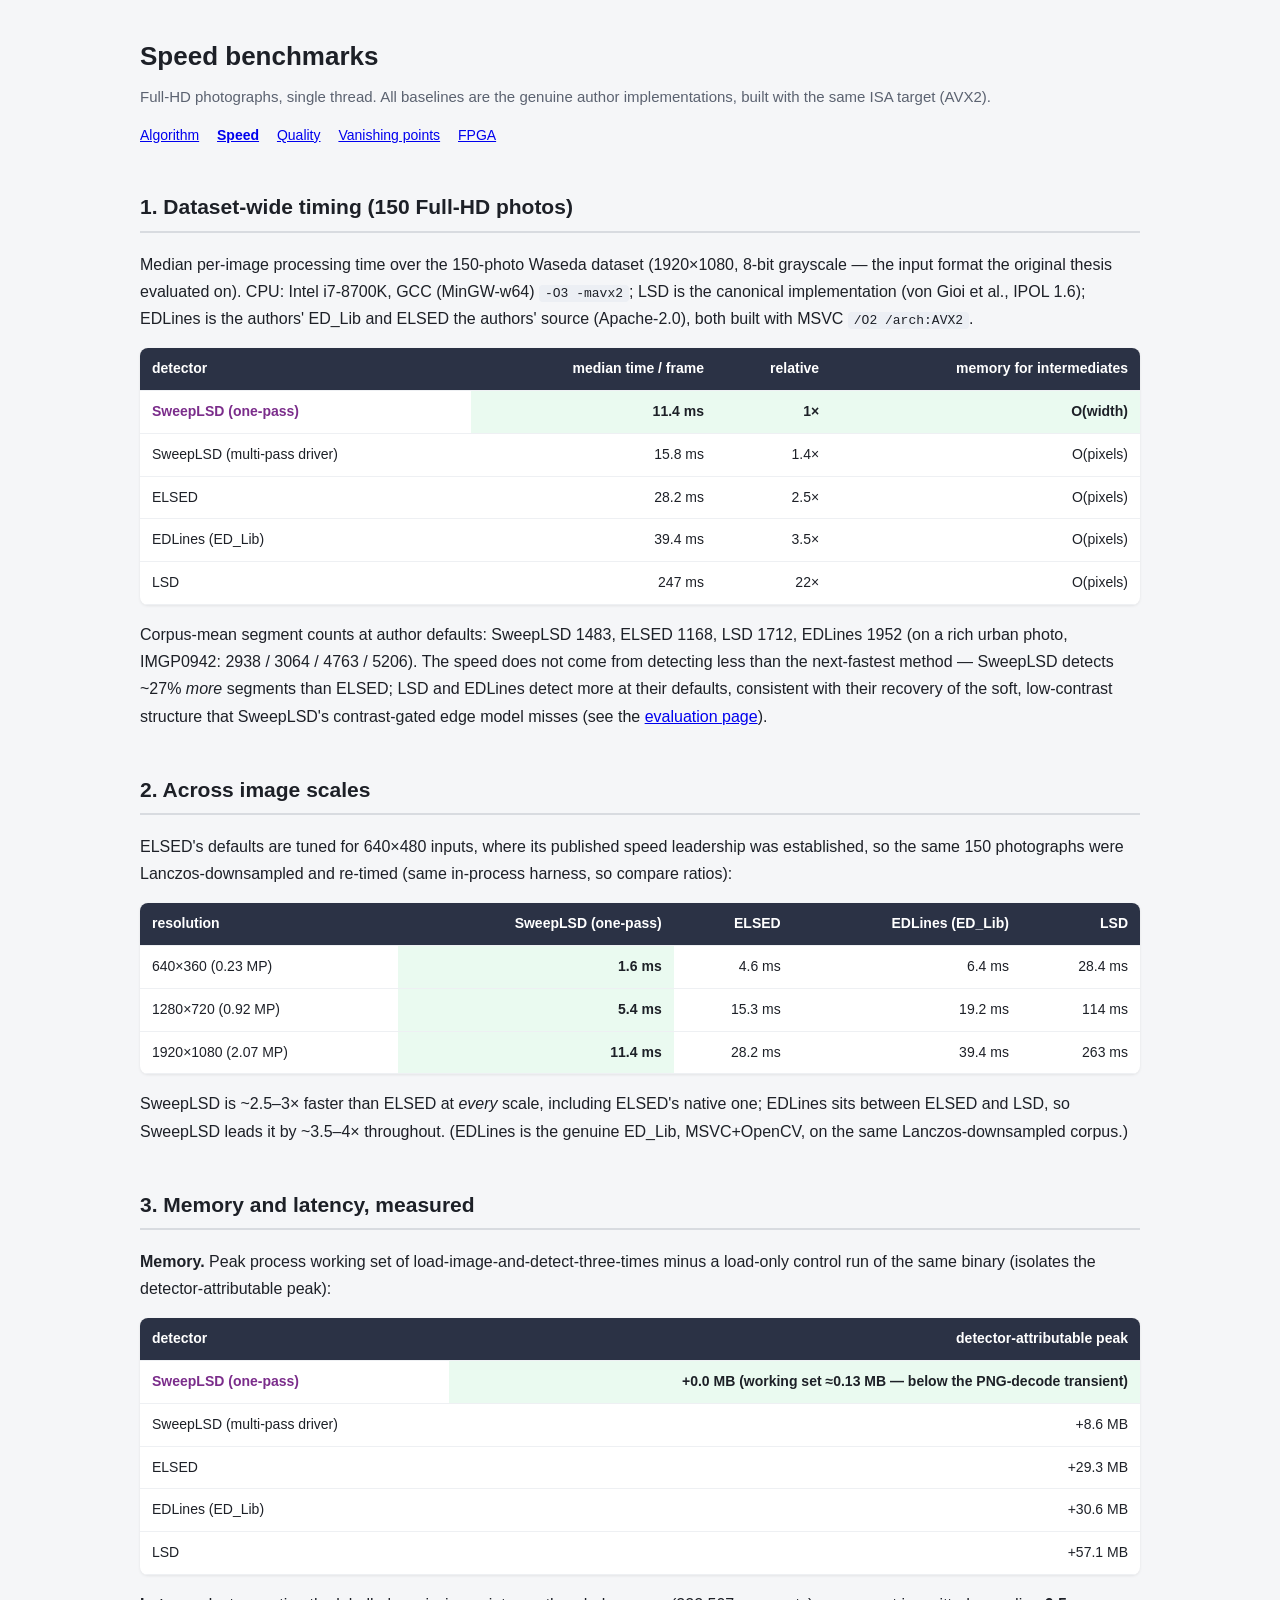
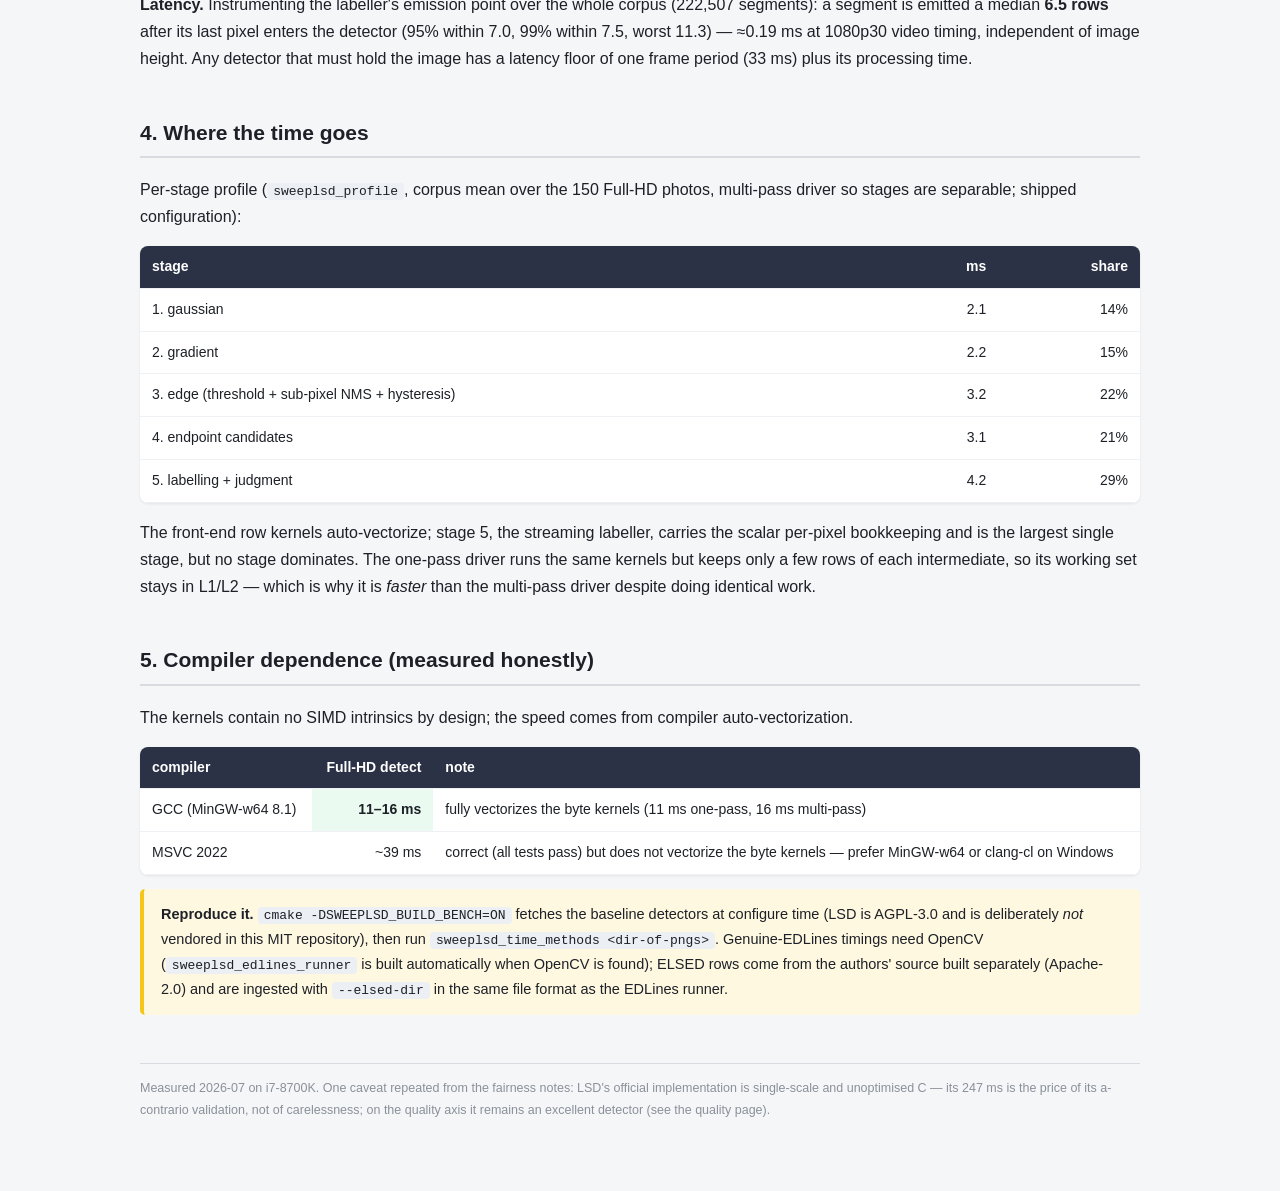
==== docs/benchmarks.html @ d710ac4d "docs: refresh Full-HD numbers and complete the baseline set Published README/docs numbers had lagged" ====
<!doctype html>
<html lang="en">
<head>
<meta charset="utf-8">
<meta name="viewport" content="width=device-width, initial-scale=1">
<title>SweepLSD — speed benchmarks</title>
<link rel="stylesheet" href="style.css">
</head>
<body><div class="wrap">

<h1>Speed benchmarks</h1>
<p class="sub">Full-HD photographs, single thread. All baselines are the genuine author
implementations, built with the same ISA target (AVX2).</p>
<nav><a href="index.html">Algorithm</a> <a href="benchmarks.html"><b>Speed</b></a>
<a href="evaluation.html">Quality</a> <a href="vp_evaluation.html">Vanishing points</a>
<a href="fpga.html">FPGA</a></nav>

<h2>1. Dataset-wide timing (150 Full-HD photos)</h2>
<p>Median per-image processing time over the 150-photo Waseda dataset (1920×1080, 8-bit
grayscale — the input format the original thesis evaluated on). CPU: Intel i7-8700K,
GCC (MinGW-w64) <code>-O3 -mavx2</code>; LSD is the canonical implementation
(von Gioi et al., IPOL 1.6); EDLines is the authors' ED_Lib and ELSED the authors'
source (Apache-2.0), both built with MSVC <code>/O2 /arch:AVX2</code>.</p>
<table><thead><tr><th>detector</th><th>median time / frame</th><th>relative</th><th>memory for intermediates</th></tr></thead><tbody>
<tr><td class="sweep">SweepLSD (one-pass)</td><td class="best">11.4 ms</td><td class="best">1×</td><td class="best">O(width)</td></tr>
<tr><td>SweepLSD (multi-pass driver)</td><td>15.8 ms</td><td>1.4×</td><td>O(pixels)</td></tr>
<tr><td>ELSED</td><td>28.2 ms</td><td>2.5×</td><td>O(pixels)</td></tr>
<tr><td>EDLines (ED_Lib)</td><td>39.4 ms</td><td>3.5×</td><td>O(pixels)</td></tr>
<tr><td>LSD</td><td>247 ms</td><td>22×</td><td>O(pixels)</td></tr>
</tbody></table>
<p>Corpus-mean segment counts at author defaults: SweepLSD 1483, ELSED 1168, LSD 1712,
EDLines 1952 (on a rich urban photo, IMGP0942: 2938 / 3064 / 4763 / 5206). The speed does
not come from detecting less than the next-fastest method — SweepLSD detects ~27%
<i>more</i> segments than ELSED; LSD and EDLines detect more at their defaults, consistent
with their recovery of the soft, low-contrast structure that SweepLSD's contrast-gated
edge model misses (see the <a href="evaluation.html">evaluation page</a>).</p>

<h2>2. Across image scales</h2>
<p>ELSED's defaults are tuned for 640×480 inputs, where its published speed leadership was
established, so the same 150 photographs were Lanczos-downsampled and re-timed
(same in-process harness, so compare ratios):</p>
<table><thead><tr><th>resolution</th><th>SweepLSD (one-pass)</th><th>ELSED</th><th>EDLines (ED_Lib)</th><th>LSD</th></tr></thead><tbody>
<tr><td>640×360 (0.23 MP)</td><td class="best">1.6 ms</td><td>4.6 ms</td><td>6.4 ms</td><td>28.4 ms</td></tr>
<tr><td>1280×720 (0.92 MP)</td><td class="best">5.4 ms</td><td>15.3 ms</td><td>19.2 ms</td><td>114 ms</td></tr>
<tr><td>1920×1080 (2.07 MP)</td><td class="best">11.4 ms</td><td>28.2 ms</td><td>39.4 ms</td><td>263 ms</td></tr>
</tbody></table>
<p>SweepLSD is ~2.5–3× faster than ELSED at <i>every</i> scale, including ELSED's native one; EDLines sits between ELSED and LSD, so SweepLSD leads it by ~3.5–4× throughout. (EDLines is the genuine ED_Lib, MSVC+OpenCV, on the same Lanczos-downsampled corpus.)</p>

<h2>3. Memory and latency, measured</h2>
<p><b>Memory.</b> Peak process working set of load-image-and-detect-three-times minus a
load-only control run of the same binary (isolates the detector-attributable peak):</p>
<table><thead><tr><th>detector</th><th>detector-attributable peak</th></tr></thead><tbody>
<tr><td class="sweep">SweepLSD (one-pass)</td><td class="best">+0.0 MB (working set ≈0.13 MB — below the PNG-decode transient)</td></tr>
<tr><td>SweepLSD (multi-pass driver)</td><td>+8.6 MB</td></tr>
<tr><td>ELSED</td><td>+29.3 MB</td></tr>
<tr><td>EDLines (ED_Lib)</td><td>+30.6 MB</td></tr>
<tr><td>LSD</td><td>+57.1 MB</td></tr>
</tbody></table>
<p><b>Latency.</b> Instrumenting the labeller's emission point over the whole corpus
(222,507 segments): a segment is emitted a median <b>6.5 rows</b> after its last pixel
enters the detector (95% within 7.0, 99% within 7.5, worst 11.3) — ≈0.19 ms at 1080p30
video timing, independent of image height. Any detector that must hold the image has a
latency floor of one frame period (33 ms) plus its processing time.</p>

<h2>4. Where the time goes</h2>
<p>Per-stage profile (<code>sweeplsd_profile</code>, corpus mean over the 150 Full-HD photos,
multi-pass driver so stages are separable; shipped configuration):</p>
<table><thead><tr><th>stage</th><th>ms</th><th>share</th></tr></thead><tbody>
<tr><td>1. gaussian</td><td>2.1</td><td>14%</td></tr>
<tr><td>2. gradient</td><td>2.2</td><td>15%</td></tr>
<tr><td>3. edge (threshold + sub-pixel NMS + hysteresis)</td><td>3.2</td><td>22%</td></tr>
<tr><td>4. endpoint candidates</td><td>3.1</td><td>21%</td></tr>
<tr><td>5. labelling + judgment</td><td>4.2</td><td>29%</td></tr>
</tbody></table>
<p>The front-end row kernels auto-vectorize; stage 5, the streaming labeller, carries the
scalar per-pixel bookkeeping and is the largest single stage, but no stage dominates. The
one-pass driver runs the same kernels but keeps only a few rows of each intermediate, so its
working set stays in L1/L2 — which is why it is <i>faster</i> than the multi-pass driver
despite doing identical work.</p>

<h2>5. Compiler dependence (measured honestly)</h2>
<p>The kernels contain no SIMD intrinsics by design; the speed comes from compiler
auto-vectorization.</p>
<table><thead><tr><th>compiler</th><th>Full-HD detect</th><th style="text-align:left">note</th></tr></thead><tbody>
<tr><td>GCC (MinGW-w64 8.1)</td><td class="best">11–16 ms</td><td style="text-align:left">fully vectorizes the byte kernels (11 ms one-pass, 16 ms multi-pass)</td></tr>
<tr><td>MSVC 2022</td><td>~39 ms</td><td style="text-align:left">correct (all tests pass) but does not vectorize the byte kernels — prefer MinGW-w64 or clang-cl on Windows</td></tr>
</tbody></table>

<div class="note"><b>Reproduce it.</b> <code>cmake -DSWEEPLSD_BUILD_BENCH=ON</code> fetches the
baseline detectors at configure time (LSD is AGPL-3.0 and is deliberately <i>not</i> vendored
in this MIT repository), then run <code>sweeplsd_time_methods &lt;dir-of-pngs&gt;</code>.
Genuine-EDLines timings need OpenCV (<code>sweeplsd_edlines_runner</code> is built
automatically when OpenCV is found); ELSED rows come from the authors' source built
separately (Apache-2.0) and are ingested with <code>--elsed-dir</code> in the same file
format as the EDLines runner.</div>

<footer>Measured 2026-07 on i7-8700K. One caveat repeated from the fairness notes: LSD's
official implementation is single-scale and unoptimised C — its 247 ms is the price of its
a-contrario validation, not of carelessness; on the quality axis it remains an excellent
detector (see the quality page).</footer>
</div></body></html>
---- docs/style.css ----
body{font-family:'Segoe UI',Helvetica,Arial,sans-serif;margin:0;background:#f5f6f8;color:#1d2027;line-height:1.7}
.wrap{max-width:1000px;margin:0 auto;padding:34px 24px 72px}
h1{font-size:26px;margin:0 0 6px}
.sub{color:#5b6270;font-size:15px;margin:0 0 10px}
h2{margin-top:42px;border-bottom:2px solid #d8dbe0;padding-bottom:6px;font-size:21px}
h3{margin-top:28px;font-size:17px;color:#2b3245}
nav{font-size:14px;margin:14px 0 4px}
nav a{margin-right:14px}
table{border-collapse:collapse;width:100%;background:#fff;box-shadow:0 1px 3px rgba(0,0,0,.08);border-radius:8px;overflow:hidden;margin-top:12px;font-size:14px}
th,td{padding:9px 12px;text-align:right;border-bottom:1px solid #eef0f3}
th:first-child,td:first-child{text-align:left}
thead th{background:#2b3245;color:#fff;font-weight:600}
tbody tr:hover{background:#f0f6fc}
.sweep{color:#7b2d8b;font-weight:700}
.best{background:#eafaf0;font-weight:700}
.ceil{color:#888;font-style:italic}
.note{background:#fff8e1;border-left:4px solid #f5c518;padding:13px 17px;border-radius:5px;font-size:14.5px;margin-top:14px}
.key{background:#eef6ff;border-left:4px solid #1769aa;padding:13px 17px;border-radius:5px;font-size:14.5px;margin-top:14px}
.warn{background:#fdecea;border-left:4px solid #d9534f;padding:13px 17px;border-radius:5px;font-size:14.5px;margin-top:14px}
code{background:#eceff4;padding:1px 6px;border-radius:4px;font-size:13px}
.gallery{display:grid;grid-template-columns:repeat(auto-fit,minmax(230px,1fr));gap:12px;margin-top:14px}
.gallery figure{margin:0}
.gallery img{width:100%;border-radius:6px;border:1px solid #dde1e7;display:block}
.gallery figcaption{font-size:12.5px;color:#5b6270;margin-top:4px;text-align:center}
img.wide{width:100%;border-radius:8px;border:1px solid #dde1e7;margin-top:12px}
footer{margin-top:48px;font-size:12.5px;color:#8a909a;border-top:1px solid #d8dbe0;padding-top:14px}
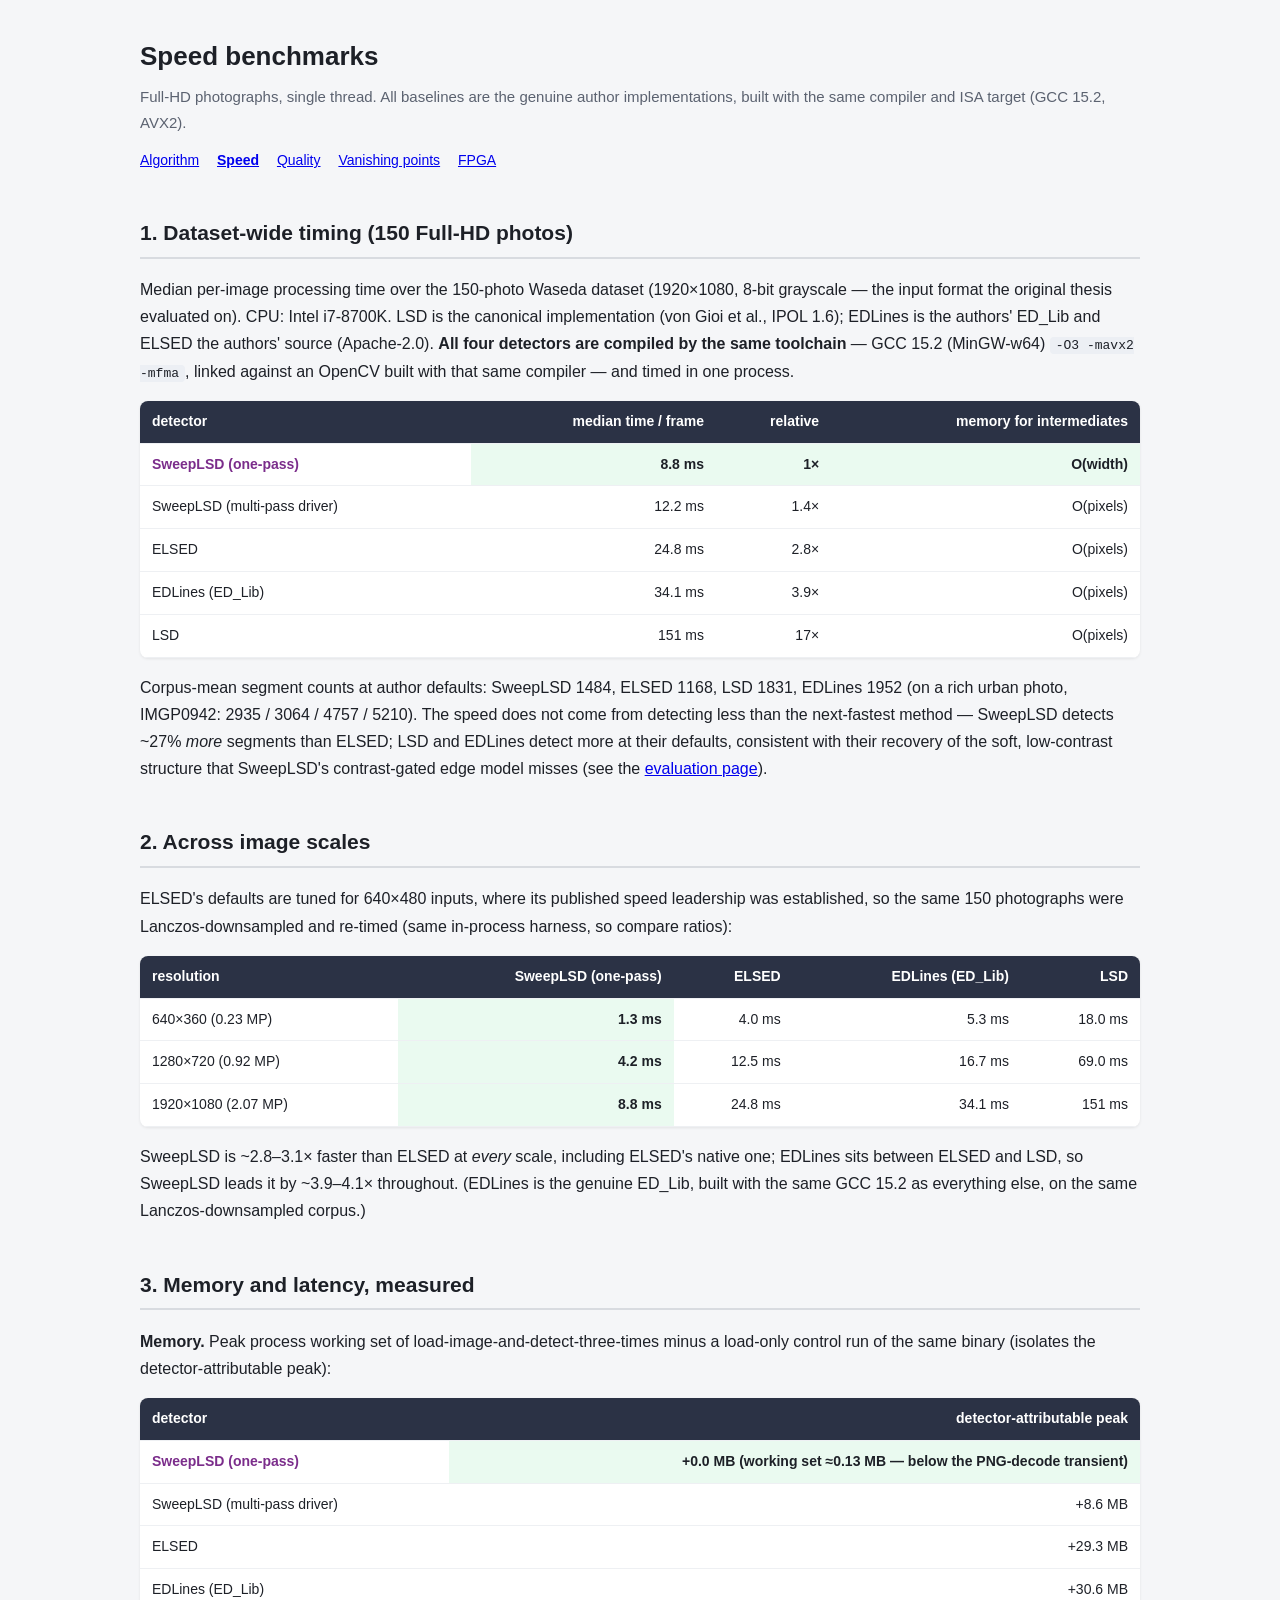
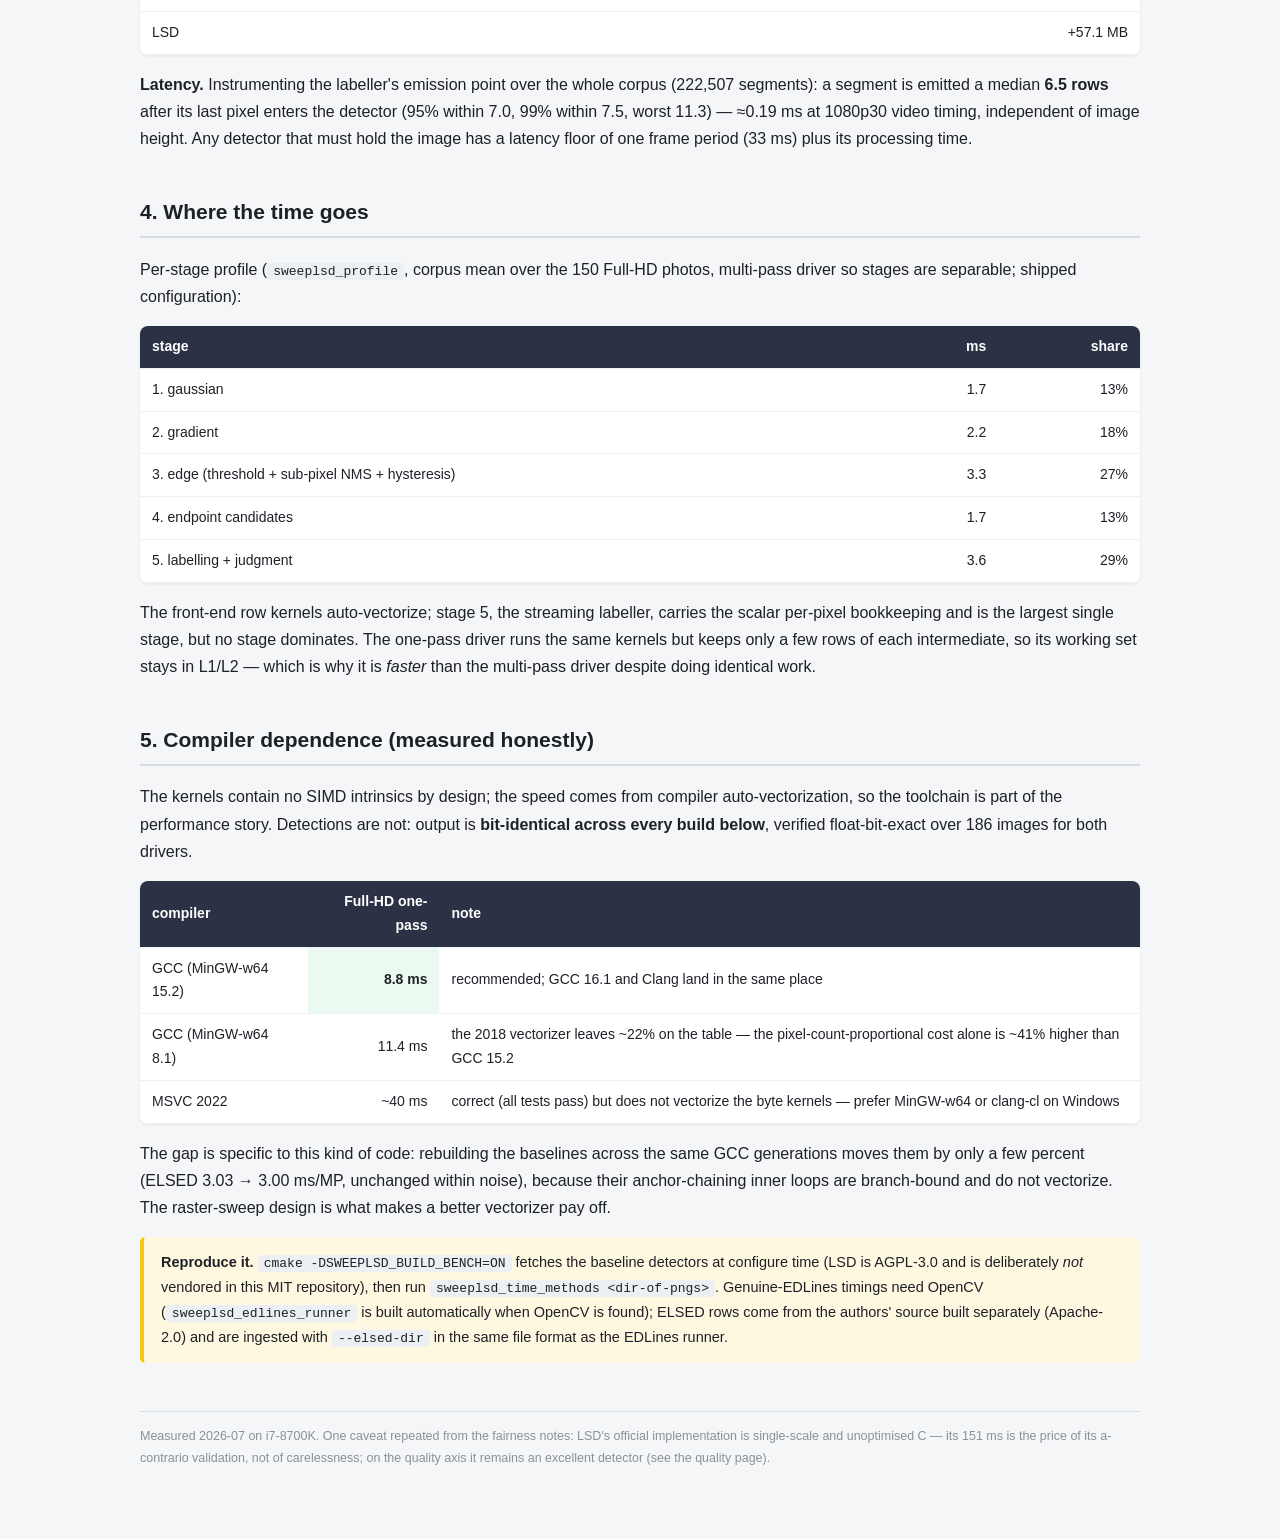
==== commit 68ec06d8: "docs: re-measure the speed benchmarks with one toolchain for all detectors Two measurement-side defe" ====
--- a/docs/benchmarks.html
+++ b/docs/benchmarks.html
@@ -10,26 +10,27 @@
 
 <h1>Speed benchmarks</h1>
 <p class="sub">Full-HD photographs, single thread. All baselines are the genuine author
-implementations, built with the same ISA target (AVX2).</p>
+implementations, built with the same compiler and ISA target (GCC 15.2, AVX2).</p>
 <nav><a href="index.html">Algorithm</a> <a href="benchmarks.html"><b>Speed</b></a>
 <a href="evaluation.html">Quality</a> <a href="vp_evaluation.html">Vanishing points</a>
 <a href="fpga.html">FPGA</a></nav>
 
 <h2>1. Dataset-wide timing (150 Full-HD photos)</h2>
 <p>Median per-image processing time over the 150-photo Waseda dataset (1920×1080, 8-bit
-grayscale — the input format the original thesis evaluated on). CPU: Intel i7-8700K,
-GCC (MinGW-w64) <code>-O3 -mavx2</code>; LSD is the canonical implementation
-(von Gioi et al., IPOL 1.6); EDLines is the authors' ED_Lib and ELSED the authors'
-source (Apache-2.0), both built with MSVC <code>/O2 /arch:AVX2</code>.</p>
+grayscale — the input format the original thesis evaluated on). CPU: Intel i7-8700K.
+LSD is the canonical implementation (von Gioi et al., IPOL 1.6); EDLines is the
+authors' ED_Lib and ELSED the authors' source (Apache-2.0). <b>All four detectors are
+compiled by the same toolchain</b> — GCC 15.2 (MinGW-w64) <code>-O3 -mavx2 -mfma</code>,
+linked against an OpenCV built with that same compiler — and timed in one process.</p>
 <table><thead><tr><th>detector</th><th>median time / frame</th><th>relative</th><th>memory for intermediates</th></tr></thead><tbody>
-<tr><td class="sweep">SweepLSD (one-pass)</td><td class="best">11.4 ms</td><td class="best">1×</td><td class="best">O(width)</td></tr>
-<tr><td>SweepLSD (multi-pass driver)</td><td>15.8 ms</td><td>1.4×</td><td>O(pixels)</td></tr>
-<tr><td>ELSED</td><td>28.2 ms</td><td>2.5×</td><td>O(pixels)</td></tr>
-<tr><td>EDLines (ED_Lib)</td><td>39.4 ms</td><td>3.5×</td><td>O(pixels)</td></tr>
-<tr><td>LSD</td><td>247 ms</td><td>22×</td><td>O(pixels)</td></tr>
+<tr><td class="sweep">SweepLSD (one-pass)</td><td class="best">8.8 ms</td><td class="best">1×</td><td class="best">O(width)</td></tr>
+<tr><td>SweepLSD (multi-pass driver)</td><td>12.2 ms</td><td>1.4×</td><td>O(pixels)</td></tr>
+<tr><td>ELSED</td><td>24.8 ms</td><td>2.8×</td><td>O(pixels)</td></tr>
+<tr><td>EDLines (ED_Lib)</td><td>34.1 ms</td><td>3.9×</td><td>O(pixels)</td></tr>
+<tr><td>LSD</td><td>151 ms</td><td>17×</td><td>O(pixels)</td></tr>
 </tbody></table>
-<p>Corpus-mean segment counts at author defaults: SweepLSD 1483, ELSED 1168, LSD 1712,
-EDLines 1952 (on a rich urban photo, IMGP0942: 2938 / 3064 / 4763 / 5206). The speed does
+<p>Corpus-mean segment counts at author defaults: SweepLSD 1484, ELSED 1168, LSD 1831,
+EDLines 1952 (on a rich urban photo, IMGP0942: 2935 / 3064 / 4757 / 5210). The speed does
 not come from detecting less than the next-fastest method — SweepLSD detects ~27%
 <i>more</i> segments than ELSED; LSD and EDLines detect more at their defaults, consistent
 with their recovery of the soft, low-contrast structure that SweepLSD's contrast-gated
@@ -40,11 +41,11 @@
 established, so the same 150 photographs were Lanczos-downsampled and re-timed
 (same in-process harness, so compare ratios):</p>
 <table><thead><tr><th>resolution</th><th>SweepLSD (one-pass)</th><th>ELSED</th><th>EDLines (ED_Lib)</th><th>LSD</th></tr></thead><tbody>
-<tr><td>640×360 (0.23 MP)</td><td class="best">1.6 ms</td><td>4.6 ms</td><td>6.4 ms</td><td>28.4 ms</td></tr>
-<tr><td>1280×720 (0.92 MP)</td><td class="best">5.4 ms</td><td>15.3 ms</td><td>19.2 ms</td><td>114 ms</td></tr>
-<tr><td>1920×1080 (2.07 MP)</td><td class="best">11.4 ms</td><td>28.2 ms</td><td>39.4 ms</td><td>263 ms</td></tr>
+<tr><td>640×360 (0.23 MP)</td><td class="best">1.3 ms</td><td>4.0 ms</td><td>5.3 ms</td><td>18.0 ms</td></tr>
+<tr><td>1280×720 (0.92 MP)</td><td class="best">4.2 ms</td><td>12.5 ms</td><td>16.7 ms</td><td>69.0 ms</td></tr>
+<tr><td>1920×1080 (2.07 MP)</td><td class="best">8.8 ms</td><td>24.8 ms</td><td>34.1 ms</td><td>151 ms</td></tr>
 </tbody></table>
-<p>SweepLSD is ~2.5–3× faster than ELSED at <i>every</i> scale, including ELSED's native one; EDLines sits between ELSED and LSD, so SweepLSD leads it by ~3.5–4× throughout. (EDLines is the genuine ED_Lib, MSVC+OpenCV, on the same Lanczos-downsampled corpus.)</p>
+<p>SweepLSD is ~2.8–3.1× faster than ELSED at <i>every</i> scale, including ELSED's native one; EDLines sits between ELSED and LSD, so SweepLSD leads it by ~3.9–4.1× throughout. (EDLines is the genuine ED_Lib, built with the same GCC 15.2 as everything else, on the same Lanczos-downsampled corpus.)</p>
 
 <h2>3. Memory and latency, measured</h2>
 <p><b>Memory.</b> Peak process working set of load-image-and-detect-three-times minus a
@@ -66,11 +67,11 @@
 <p>Per-stage profile (<code>sweeplsd_profile</code>, corpus mean over the 150 Full-HD photos,
 multi-pass driver so stages are separable; shipped configuration):</p>
 <table><thead><tr><th>stage</th><th>ms</th><th>share</th></tr></thead><tbody>
-<tr><td>1. gaussian</td><td>2.1</td><td>14%</td></tr>
-<tr><td>2. gradient</td><td>2.2</td><td>15%</td></tr>
-<tr><td>3. edge (threshold + sub-pixel NMS + hysteresis)</td><td>3.2</td><td>22%</td></tr>
-<tr><td>4. endpoint candidates</td><td>3.1</td><td>21%</td></tr>
-<tr><td>5. labelling + judgment</td><td>4.2</td><td>29%</td></tr>
+<tr><td>1. gaussian</td><td>1.7</td><td>13%</td></tr>
+<tr><td>2. gradient</td><td>2.2</td><td>18%</td></tr>
+<tr><td>3. edge (threshold + sub-pixel NMS + hysteresis)</td><td>3.3</td><td>27%</td></tr>
+<tr><td>4. endpoint candidates</td><td>1.7</td><td>13%</td></tr>
+<tr><td>5. labelling + judgment</td><td>3.6</td><td>29%</td></tr>
 </tbody></table>
 <p>The front-end row kernels auto-vectorize; stage 5, the streaming labeller, carries the
 scalar per-pixel bookkeeping and is the largest single stage, but no stage dominates. The
@@ -80,11 +81,18 @@
 
 <h2>5. Compiler dependence (measured honestly)</h2>
 <p>The kernels contain no SIMD intrinsics by design; the speed comes from compiler
-auto-vectorization.</p>
-<table><thead><tr><th>compiler</th><th>Full-HD detect</th><th style="text-align:left">note</th></tr></thead><tbody>
-<tr><td>GCC (MinGW-w64 8.1)</td><td class="best">11–16 ms</td><td style="text-align:left">fully vectorizes the byte kernels (11 ms one-pass, 16 ms multi-pass)</td></tr>
-<tr><td>MSVC 2022</td><td>~39 ms</td><td style="text-align:left">correct (all tests pass) but does not vectorize the byte kernels — prefer MinGW-w64 or clang-cl on Windows</td></tr>
+auto-vectorization, so the toolchain is part of the performance story. Detections are
+not: output is <b>bit-identical across every build below</b>, verified float-bit-exact
+over 186 images for both drivers.</p>
+<table><thead><tr><th>compiler</th><th>Full-HD one-pass</th><th style="text-align:left">note</th></tr></thead><tbody>
+<tr><td>GCC (MinGW-w64 15.2)</td><td class="best">8.8 ms</td><td style="text-align:left">recommended; GCC 16.1 and Clang land in the same place</td></tr>
+<tr><td>GCC (MinGW-w64 8.1)</td><td>11.4 ms</td><td style="text-align:left">the 2018 vectorizer leaves ~22% on the table — the pixel-count-proportional cost alone is ~41% higher than GCC 15.2</td></tr>
+<tr><td>MSVC 2022</td><td>~40 ms</td><td style="text-align:left">correct (all tests pass) but does not vectorize the byte kernels — prefer MinGW-w64 or clang-cl on Windows</td></tr>
 </tbody></table>
+<p>The gap is specific to this kind of code: rebuilding the baselines across the same GCC
+generations moves them by only a few percent (ELSED 3.03 → 3.00 ms/MP, unchanged within
+noise), because their anchor-chaining inner loops are branch-bound and do not vectorize.
+The raster-sweep design is what makes a better vectorizer pay off.</p>
 
 <div class="note"><b>Reproduce it.</b> <code>cmake -DSWEEPLSD_BUILD_BENCH=ON</code> fetches the
 baseline detectors at configure time (LSD is AGPL-3.0 and is deliberately <i>not</i> vendored
@@ -95,7 +103,7 @@
 format as the EDLines runner.</div>
 
 <footer>Measured 2026-07 on i7-8700K. One caveat repeated from the fairness notes: LSD's
-official implementation is single-scale and unoptimised C — its 247 ms is the price of its
+official implementation is single-scale and unoptimised C — its 151 ms is the price of its
 a-contrario validation, not of carelessness; on the quality axis it remains an excellent
 detector (see the quality page).</footer>
 </div></body></html>
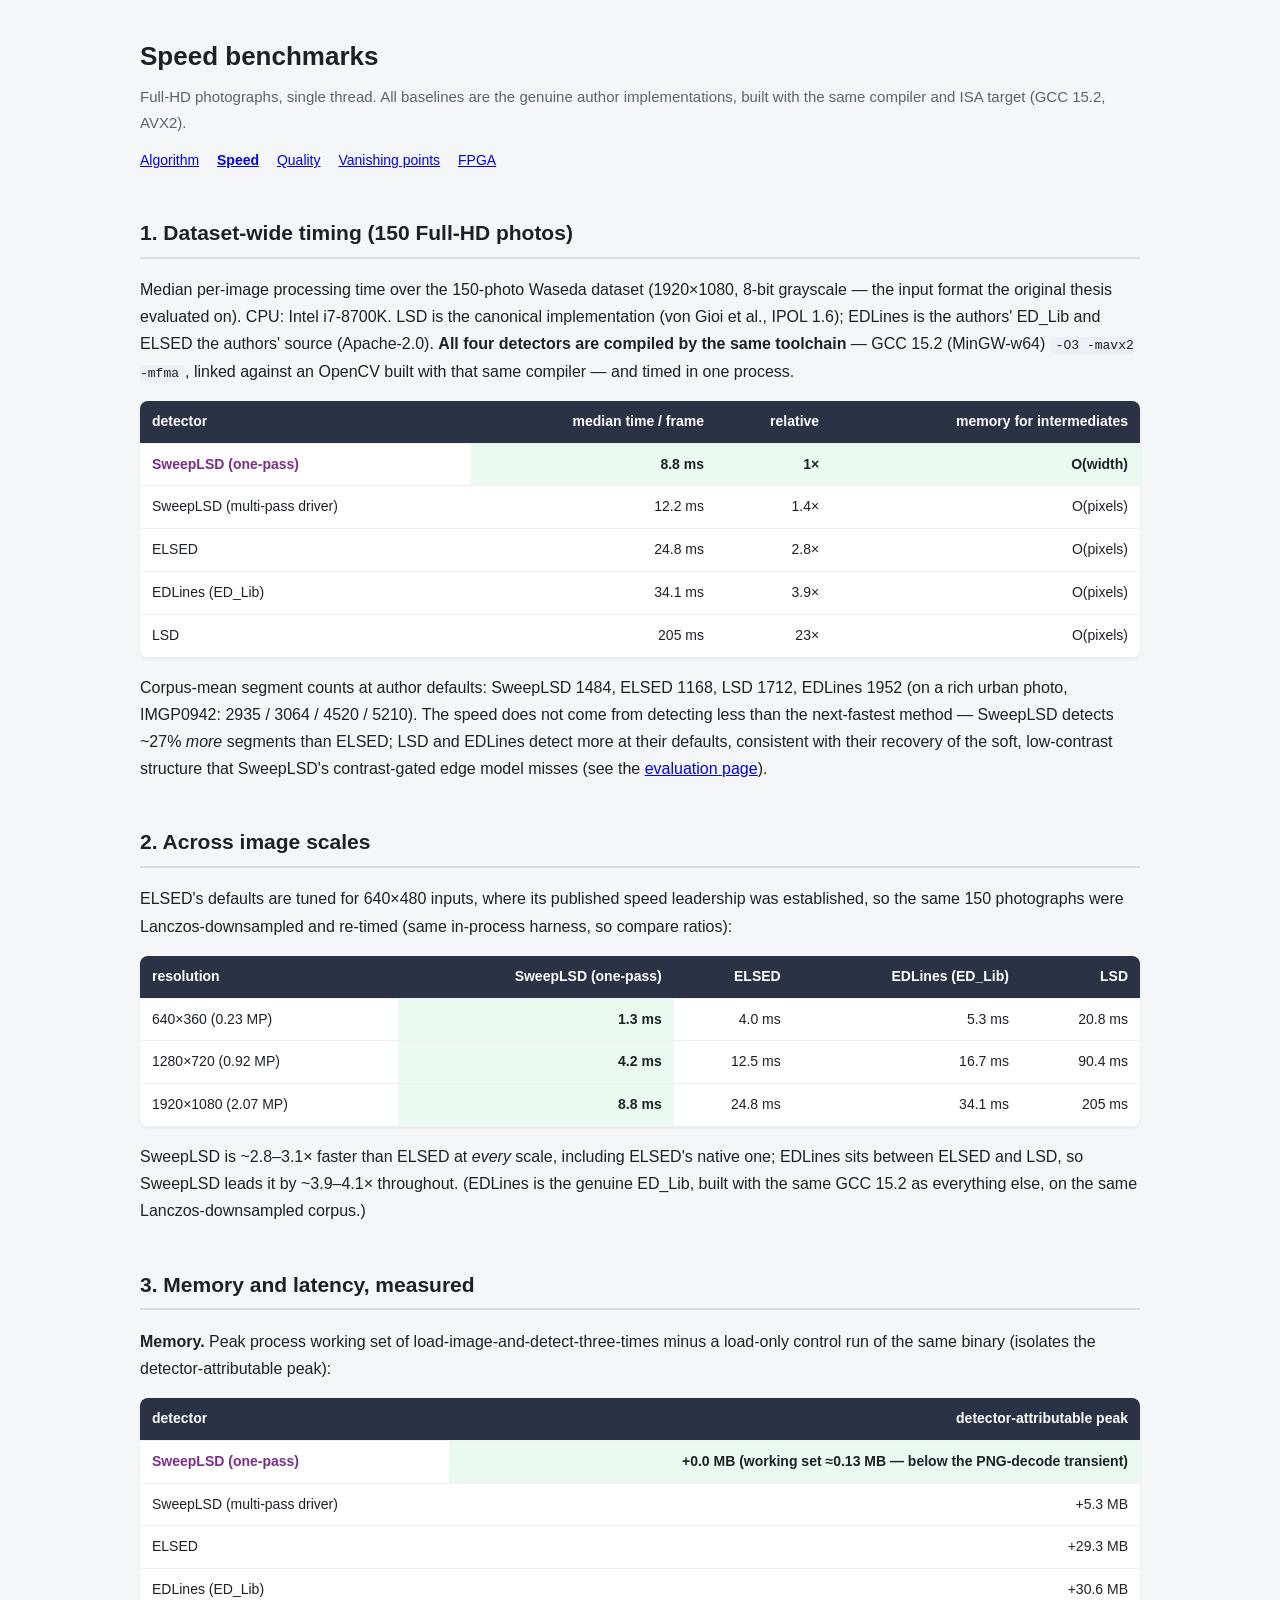
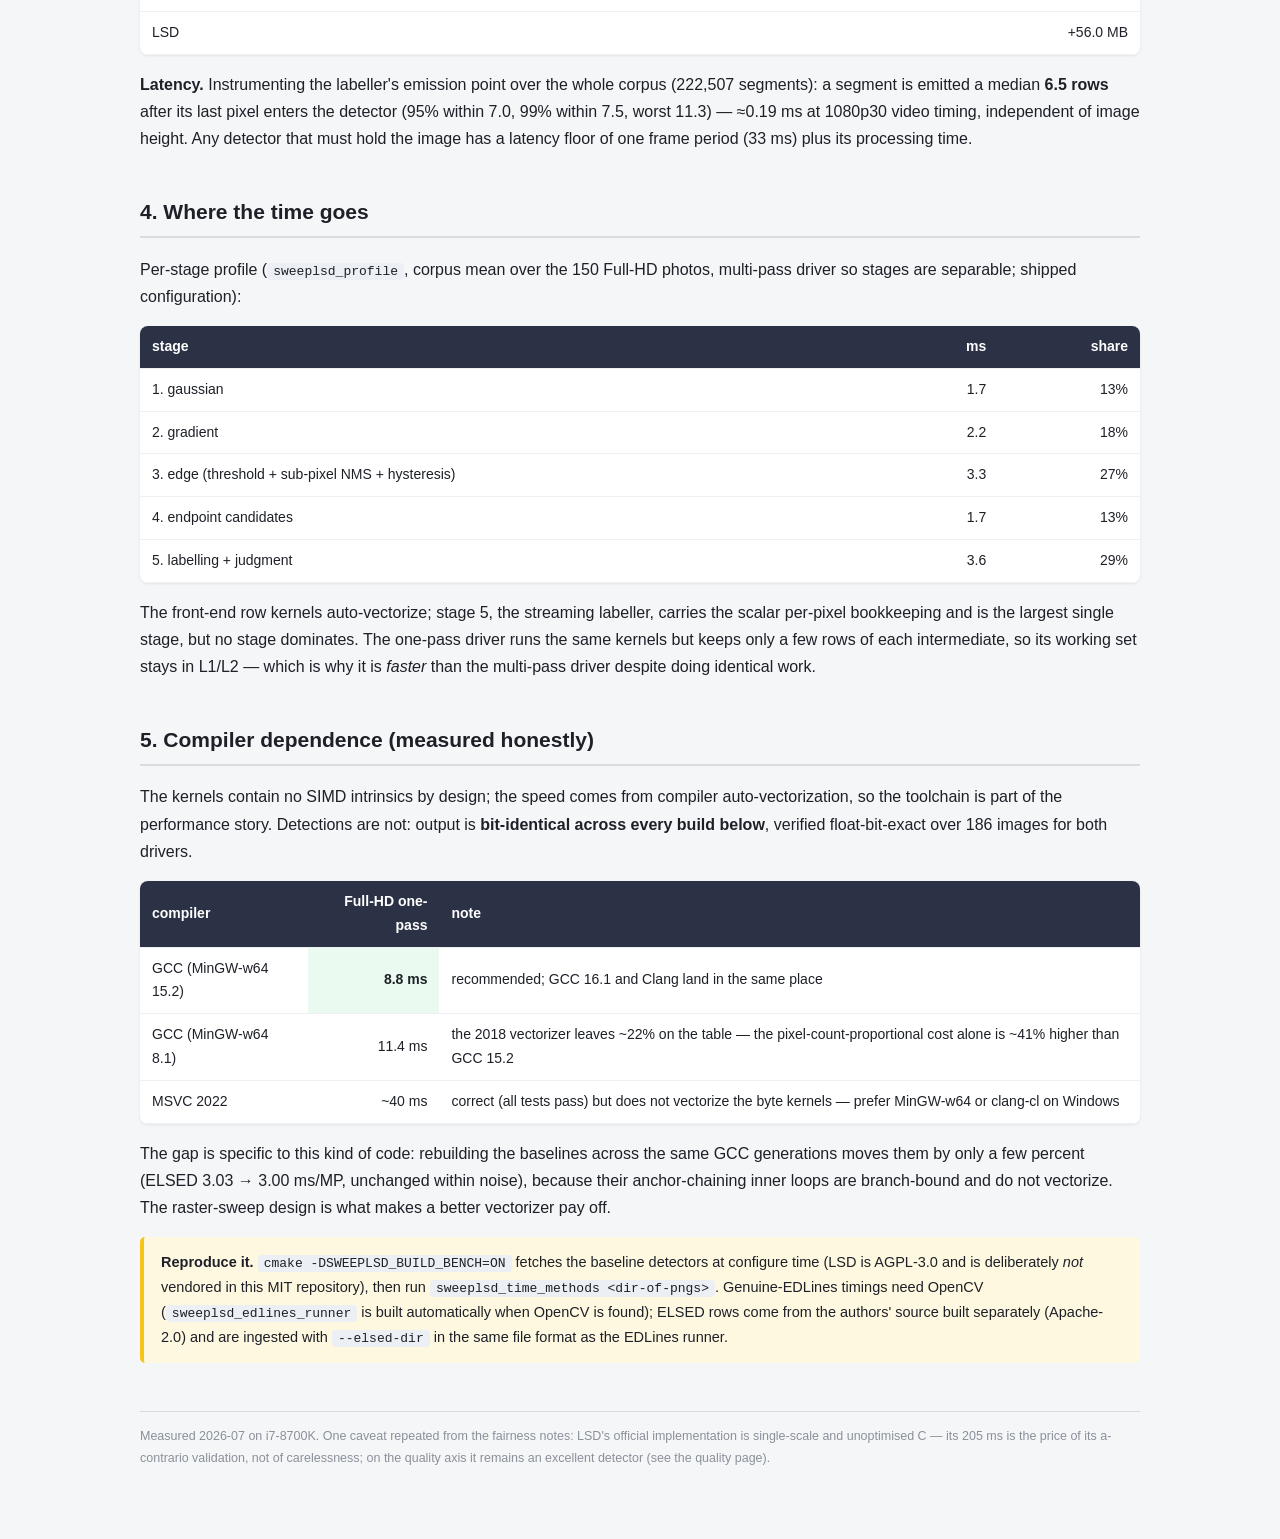
==== commit 9dbc351d: "docs: correct the LSD baseline — the published figures were a different LSD The published LSD row di" ====
--- a/docs/benchmarks.html
+++ b/docs/benchmarks.html
@@ -27,10 +27,10 @@
 <tr><td>SweepLSD (multi-pass driver)</td><td>12.2 ms</td><td>1.4×</td><td>O(pixels)</td></tr>
 <tr><td>ELSED</td><td>24.8 ms</td><td>2.8×</td><td>O(pixels)</td></tr>
 <tr><td>EDLines (ED_Lib)</td><td>34.1 ms</td><td>3.9×</td><td>O(pixels)</td></tr>
-<tr><td>LSD</td><td>151 ms</td><td>17×</td><td>O(pixels)</td></tr>
+<tr><td>LSD</td><td>205 ms</td><td>23×</td><td>O(pixels)</td></tr>
 </tbody></table>
-<p>Corpus-mean segment counts at author defaults: SweepLSD 1484, ELSED 1168, LSD 1831,
-EDLines 1952 (on a rich urban photo, IMGP0942: 2935 / 3064 / 4757 / 5210). The speed does
+<p>Corpus-mean segment counts at author defaults: SweepLSD 1484, ELSED 1168, LSD 1712,
+EDLines 1952 (on a rich urban photo, IMGP0942: 2935 / 3064 / 4520 / 5210). The speed does
 not come from detecting less than the next-fastest method — SweepLSD detects ~27%
 <i>more</i> segments than ELSED; LSD and EDLines detect more at their defaults, consistent
 with their recovery of the soft, low-contrast structure that SweepLSD's contrast-gated
@@ -41,9 +41,9 @@
 established, so the same 150 photographs were Lanczos-downsampled and re-timed
 (same in-process harness, so compare ratios):</p>
 <table><thead><tr><th>resolution</th><th>SweepLSD (one-pass)</th><th>ELSED</th><th>EDLines (ED_Lib)</th><th>LSD</th></tr></thead><tbody>
-<tr><td>640×360 (0.23 MP)</td><td class="best">1.3 ms</td><td>4.0 ms</td><td>5.3 ms</td><td>18.0 ms</td></tr>
-<tr><td>1280×720 (0.92 MP)</td><td class="best">4.2 ms</td><td>12.5 ms</td><td>16.7 ms</td><td>69.0 ms</td></tr>
-<tr><td>1920×1080 (2.07 MP)</td><td class="best">8.8 ms</td><td>24.8 ms</td><td>34.1 ms</td><td>151 ms</td></tr>
+<tr><td>640×360 (0.23 MP)</td><td class="best">1.3 ms</td><td>4.0 ms</td><td>5.3 ms</td><td>20.8 ms</td></tr>
+<tr><td>1280×720 (0.92 MP)</td><td class="best">4.2 ms</td><td>12.5 ms</td><td>16.7 ms</td><td>90.4 ms</td></tr>
+<tr><td>1920×1080 (2.07 MP)</td><td class="best">8.8 ms</td><td>24.8 ms</td><td>34.1 ms</td><td>205 ms</td></tr>
 </tbody></table>
 <p>SweepLSD is ~2.8–3.1× faster than ELSED at <i>every</i> scale, including ELSED's native one; EDLines sits between ELSED and LSD, so SweepLSD leads it by ~3.9–4.1× throughout. (EDLines is the genuine ED_Lib, built with the same GCC 15.2 as everything else, on the same Lanczos-downsampled corpus.)</p>
 
@@ -52,10 +52,10 @@
 load-only control run of the same binary (isolates the detector-attributable peak):</p>
 <table><thead><tr><th>detector</th><th>detector-attributable peak</th></tr></thead><tbody>
 <tr><td class="sweep">SweepLSD (one-pass)</td><td class="best">+0.0 MB (working set ≈0.13 MB — below the PNG-decode transient)</td></tr>
-<tr><td>SweepLSD (multi-pass driver)</td><td>+8.6 MB</td></tr>
+<tr><td>SweepLSD (multi-pass driver)</td><td>+5.3 MB</td></tr>
 <tr><td>ELSED</td><td>+29.3 MB</td></tr>
 <tr><td>EDLines (ED_Lib)</td><td>+30.6 MB</td></tr>
-<tr><td>LSD</td><td>+57.1 MB</td></tr>
+<tr><td>LSD</td><td>+56.0 MB</td></tr>
 </tbody></table>
 <p><b>Latency.</b> Instrumenting the labeller's emission point over the whole corpus
 (222,507 segments): a segment is emitted a median <b>6.5 rows</b> after its last pixel
@@ -103,7 +103,7 @@
 format as the EDLines runner.</div>
 
 <footer>Measured 2026-07 on i7-8700K. One caveat repeated from the fairness notes: LSD's
-official implementation is single-scale and unoptimised C — its 151 ms is the price of its
+official implementation is single-scale and unoptimised C — its 205 ms is the price of its
 a-contrario validation, not of carelessness; on the quality axis it remains an excellent
 detector (see the quality page).</footer>
 </div></body></html>
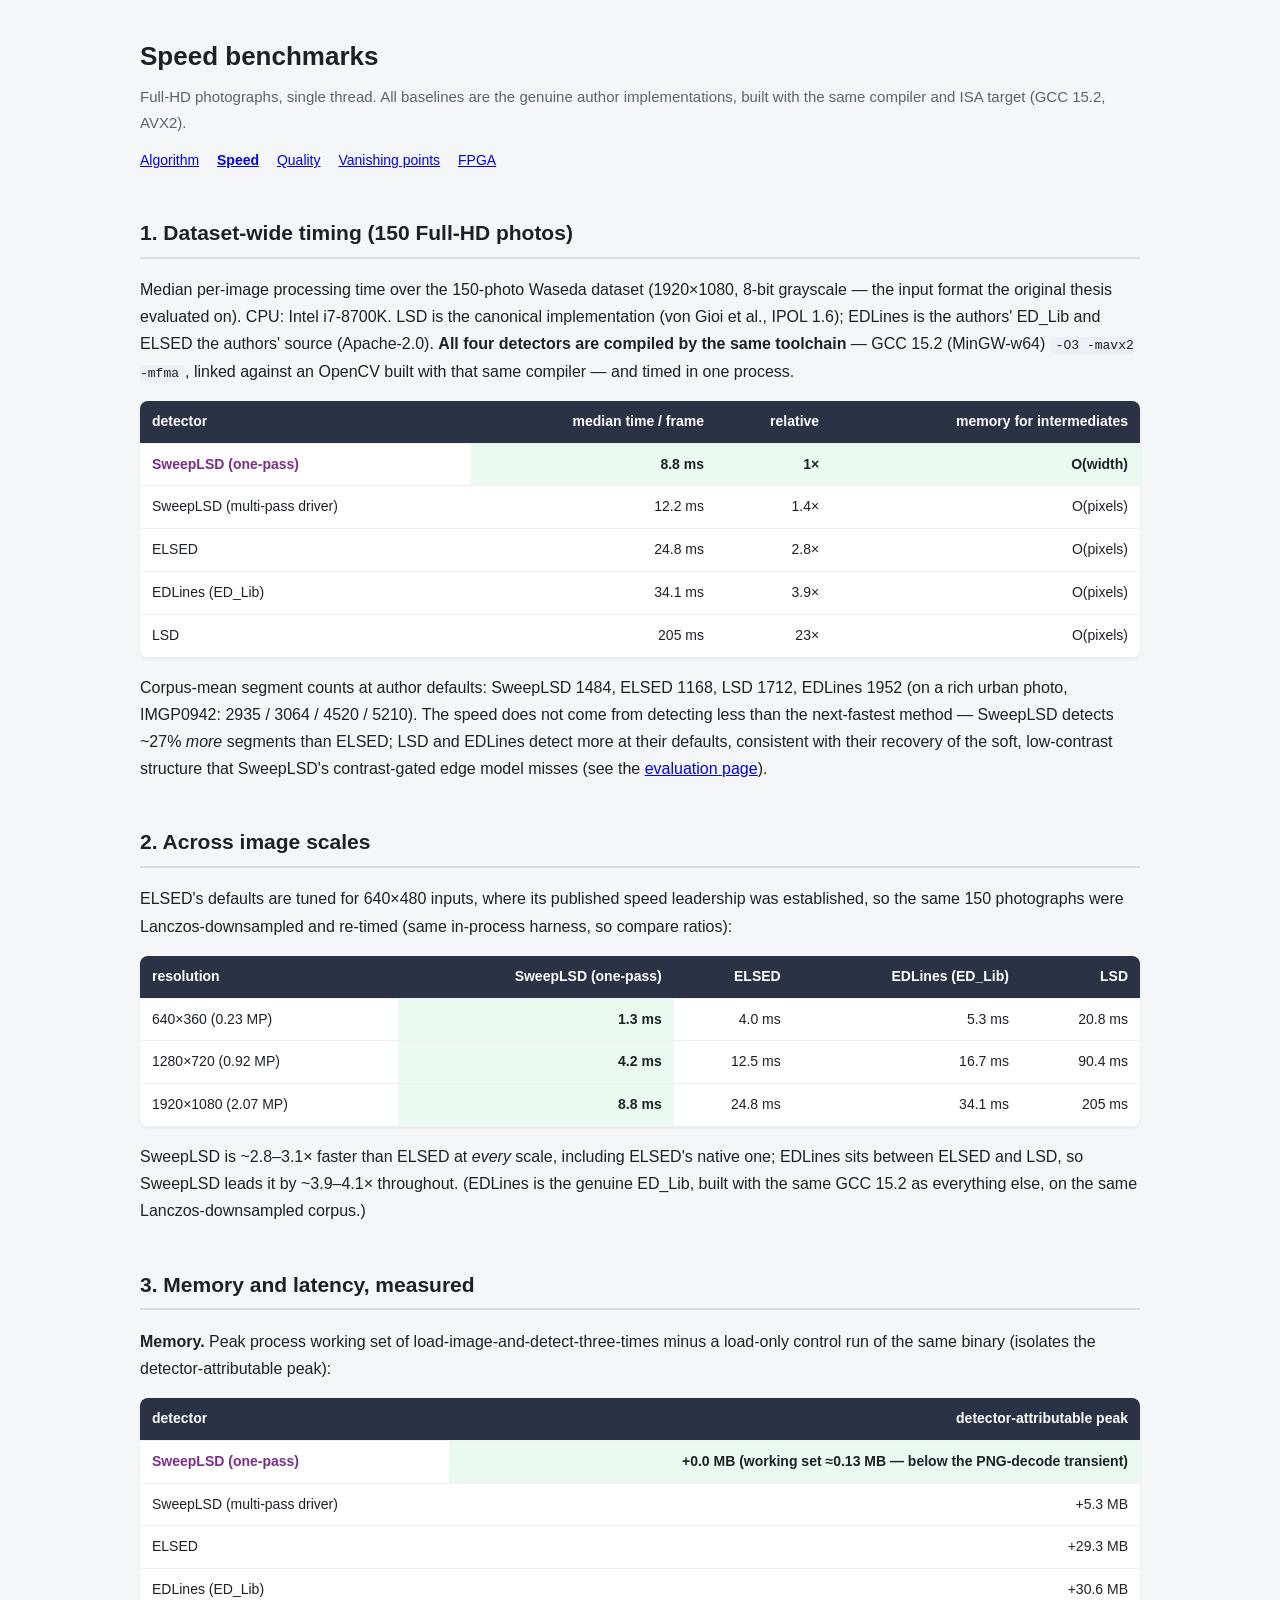
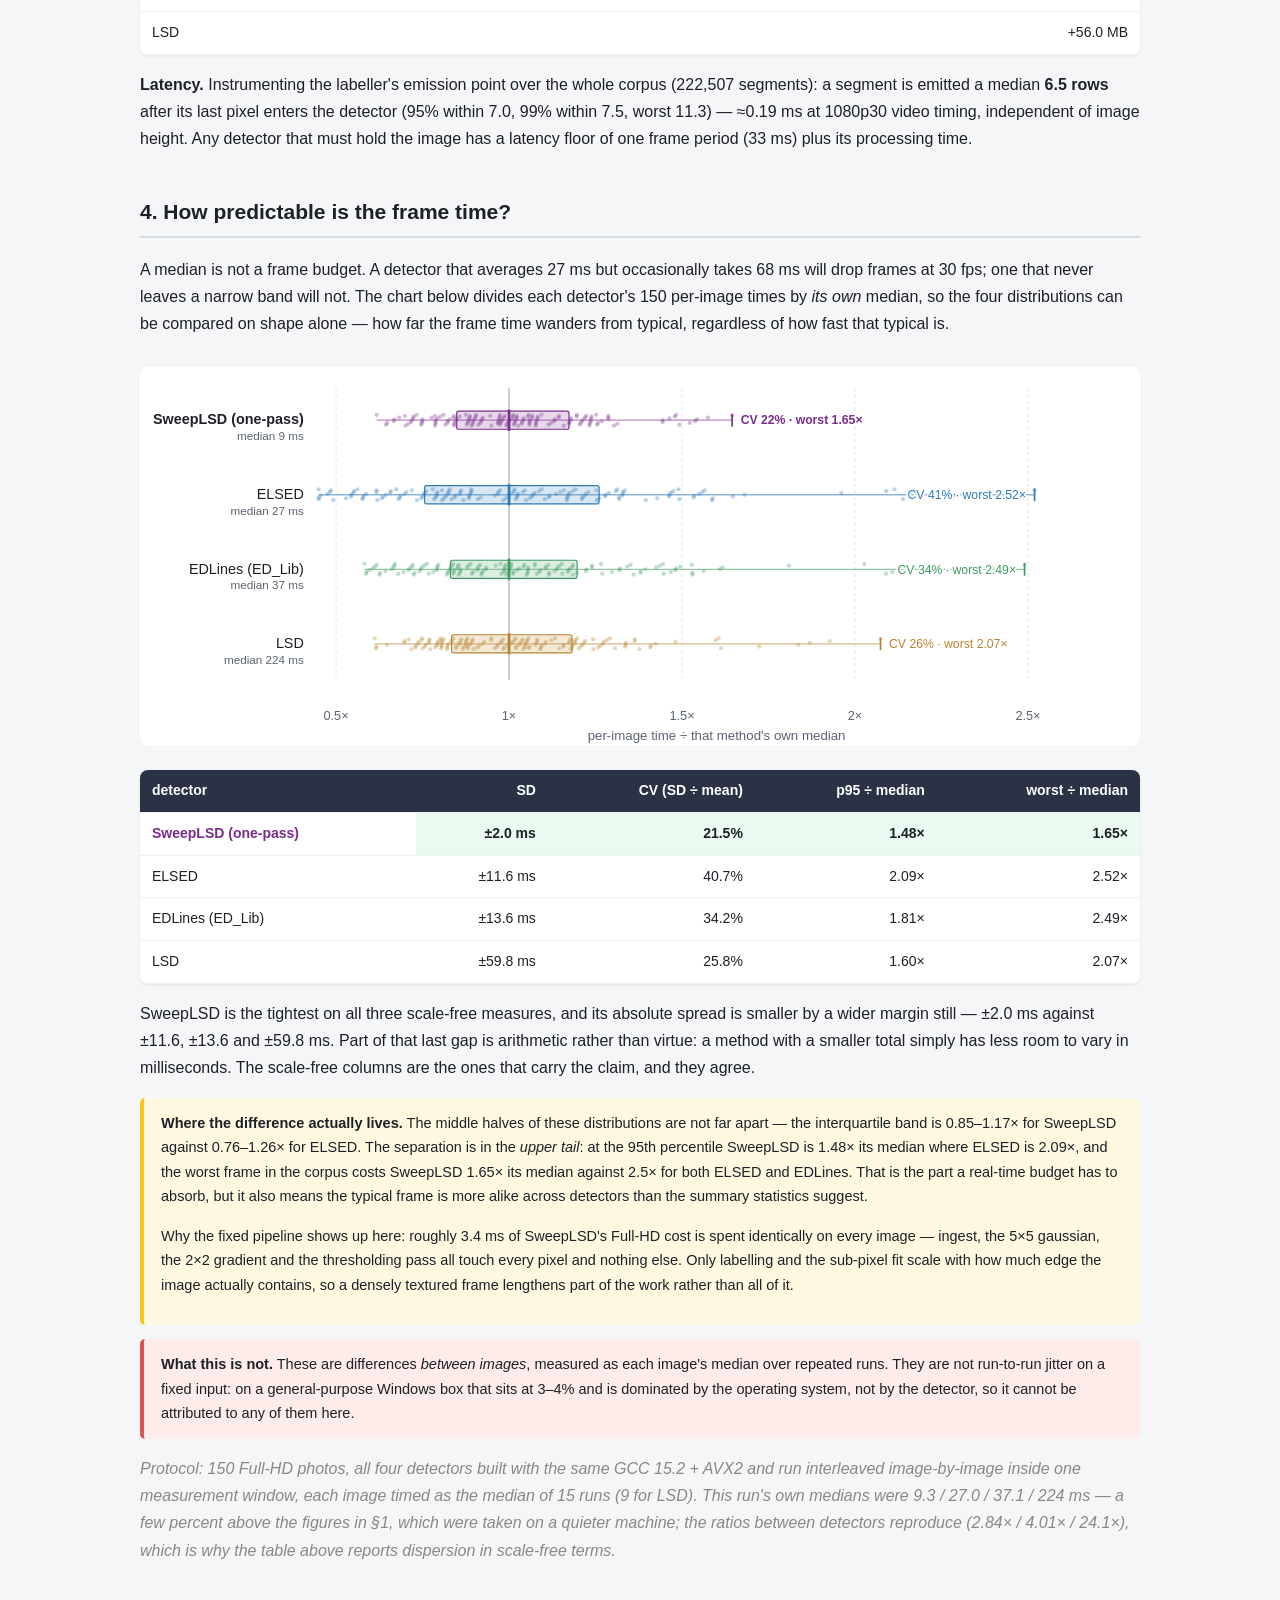
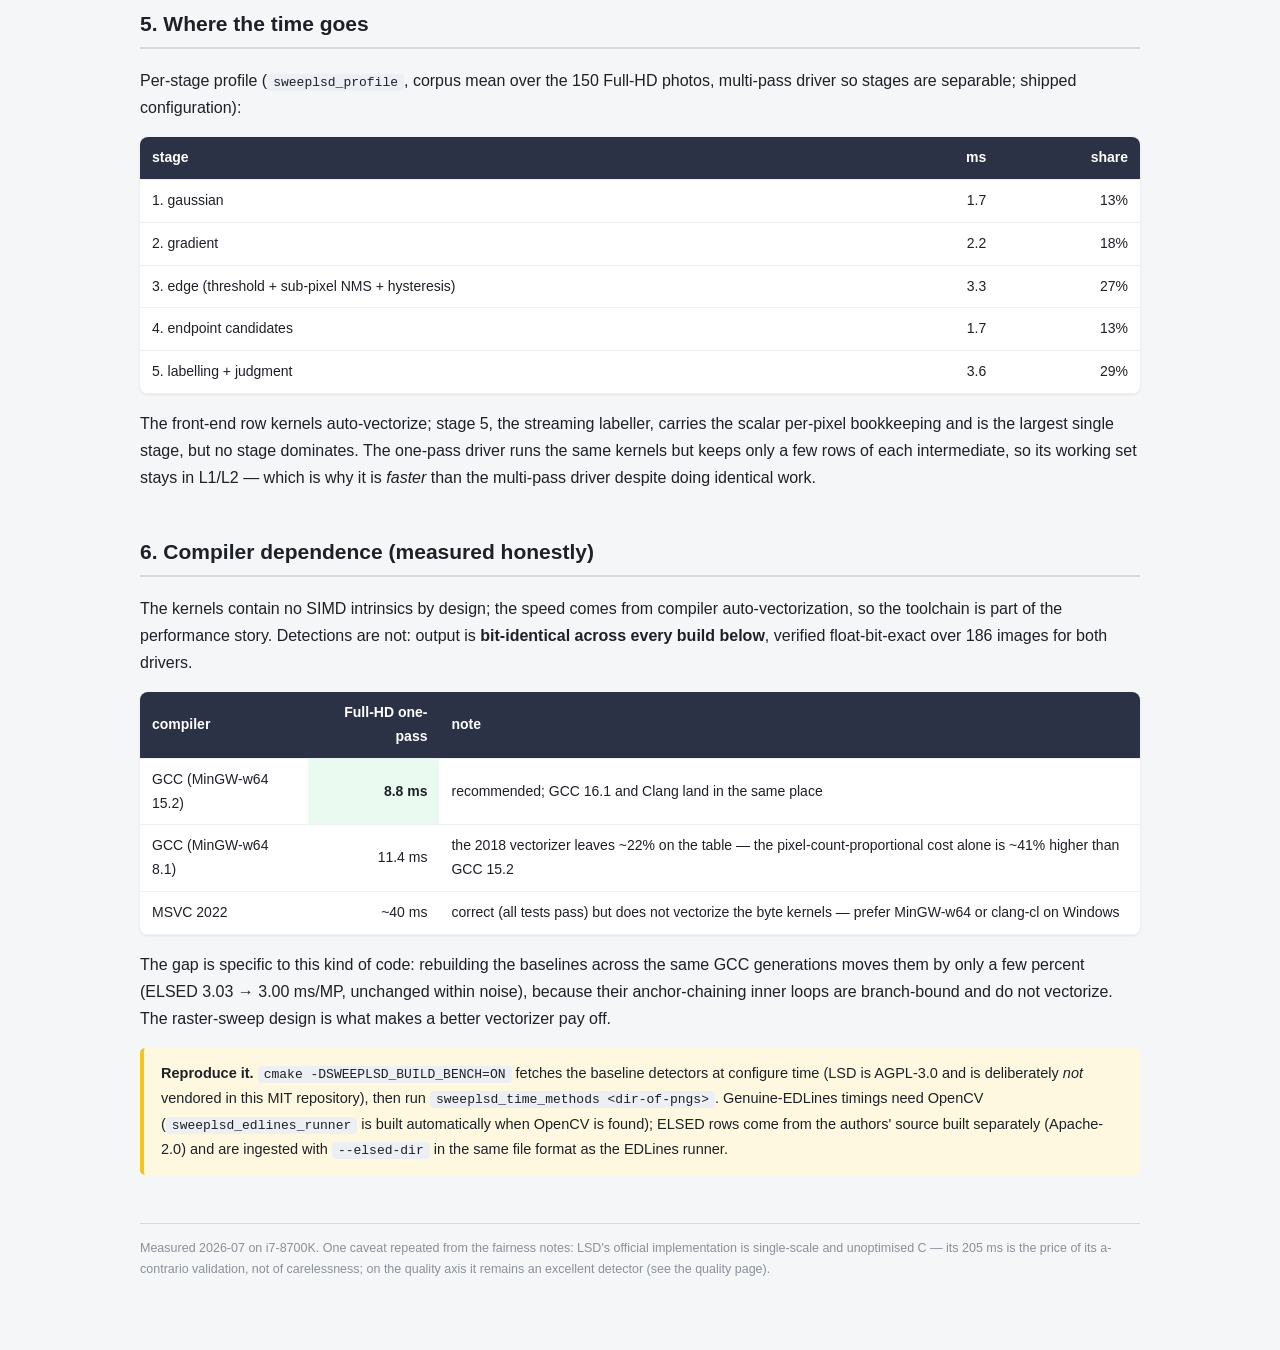
==== commit 81aa822d: "docs: publish how much the per-frame time varies, not just its median A median is not a frame budget" ====
--- a/docs/benchmarks.html
+++ b/docs/benchmarks.html
@@ -63,7 +63,59 @@
 video timing, independent of image height. Any detector that must hold the image has a
 latency floor of one frame period (33 ms) plus its processing time.</p>
 
-<h2>4. Where the time goes</h2>
+<h2>4. How predictable is the frame time?</h2>
+<p>A median is not a frame budget. A detector that averages 27 ms but occasionally takes 68 ms
+will drop frames at 30 fps; one that never leaves a narrow band will not. The chart below divides
+each detector's 150 per-image times by <em>its own</em> median, so the four distributions can be
+compared on shape alone — how far the frame time wanders from typical, regardless of how fast
+that typical is.</p>
+
+<p><img src="assets/time_spread.svg" alt="Per-frame time spread of SweepLSD, ELSED, EDLines and LSD,
+each normalised to its own median. SweepLSD's distribution is the narrowest and has the shortest
+upper tail." style="width:100%;margin-top:14px"></p>
+
+<table><thead><tr><th>detector</th><th>SD</th><th>CV (SD ÷ mean)</th><th>p95 ÷ median</th>
+<th>worst ÷ median</th></tr></thead><tbody>
+<tr><td class="sweep">SweepLSD (one-pass)</td><td class="best">±2.0 ms</td><td class="best">21.5%</td>
+<td class="best">1.48×</td><td class="best">1.65×</td></tr>
+<tr><td>ELSED</td><td>±11.6 ms</td><td>40.7%</td><td>2.09×</td><td>2.52×</td></tr>
+<tr><td>EDLines (ED_Lib)</td><td>±13.6 ms</td><td>34.2%</td><td>1.81×</td><td>2.49×</td></tr>
+<tr><td>LSD</td><td>±59.8 ms</td><td>25.8%</td><td>1.60×</td><td>2.07×</td></tr>
+</tbody></table>
+
+<p>SweepLSD is the tightest on all three scale-free measures, and its absolute spread is smaller
+by a wider margin still — ±2.0 ms against ±11.6, ±13.6 and ±59.8 ms. Part of that last gap is
+arithmetic rather than virtue: a method with a smaller total simply has less room to vary in
+milliseconds. The scale-free columns are the ones that carry the claim, and they agree.</p>
+
+<div class="note"><p style="margin-top:0"><b>Where the difference actually lives.</b> The middle halves of these
+distributions are not far apart — the interquartile band is 0.85–1.17× for SweepLSD against
+0.76–1.26× for ELSED. The separation is in the <em>upper tail</em>: at the 95th percentile SweepLSD
+is 1.48× its median where ELSED is 2.09×, and the worst frame in the corpus costs SweepLSD 1.65×
+its median against 2.5× for both ELSED and EDLines. That is the part a real-time budget has to
+absorb, but it also means the typical frame is more alike across detectors than the summary
+statistics suggest.</p>
+
+<p>Why the fixed pipeline shows up here: roughly 3.4 ms of SweepLSD's Full-HD cost is spent
+identically on every image — ingest, the 5×5 gaussian, the 2×2 gradient and the thresholding pass
+all touch every pixel and nothing else. Only labelling and the sub-pixel fit scale with how much
+edge the image actually contains, so a densely textured frame lengthens part of the work rather
+than all of it.</p></div>
+
+
+<div class="warn"><b>What this is not.</b> These are differences <em>between images</em>, measured
+as each image's median over repeated runs. They are not run-to-run jitter on a fixed input: on a
+general-purpose Windows box that sits at 3–4% and is dominated by the operating system, not by the
+detector, so it cannot be attributed to any of them here.</div>
+
+<p class="ceil">Protocol: 150 Full-HD photos, all four detectors built with the same GCC 15.2 +
+AVX2 and run interleaved image-by-image inside one measurement window, each image timed as the
+median of 15 runs (9 for LSD). This run's own medians were 9.3 / 27.0 / 37.1 / 224 ms — a few
+percent above the figures in §1, which were taken on a quieter machine; the ratios between
+detectors reproduce (2.84× / 4.01× / 24.1×), which is why the table above reports dispersion in
+scale-free terms.</p>
+
+<h2>5. Where the time goes</h2>
 <p>Per-stage profile (<code>sweeplsd_profile</code>, corpus mean over the 150 Full-HD photos,
 multi-pass driver so stages are separable; shipped configuration):</p>
 <table><thead><tr><th>stage</th><th>ms</th><th>share</th></tr></thead><tbody>
@@ -79,7 +131,7 @@
 working set stays in L1/L2 — which is why it is <i>faster</i> than the multi-pass driver
 despite doing identical work.</p>
 
-<h2>5. Compiler dependence (measured honestly)</h2>
+<h2>6. Compiler dependence (measured honestly)</h2>
 <p>The kernels contain no SIMD intrinsics by design; the speed comes from compiler
 auto-vectorization, so the toolchain is part of the performance story. Detections are
 not: output is <b>bit-identical across every build below</b>, verified float-bit-exact
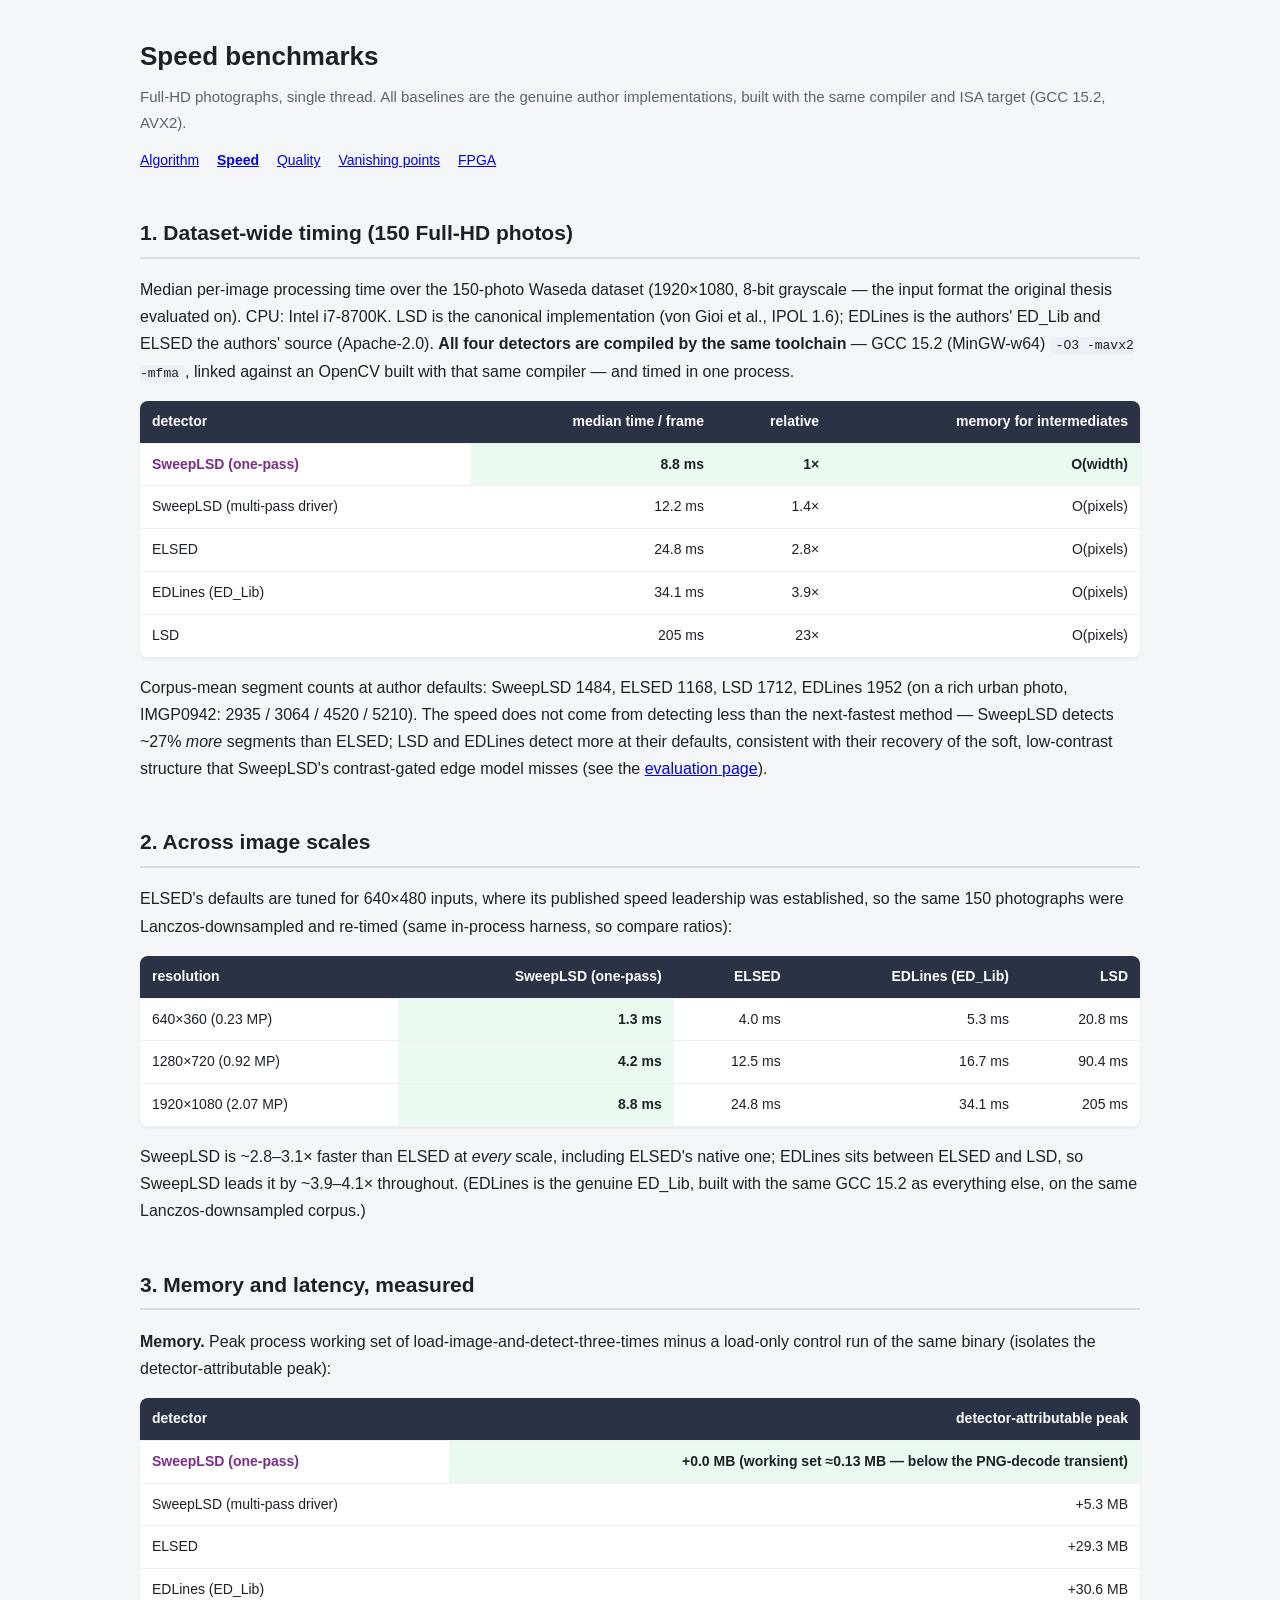
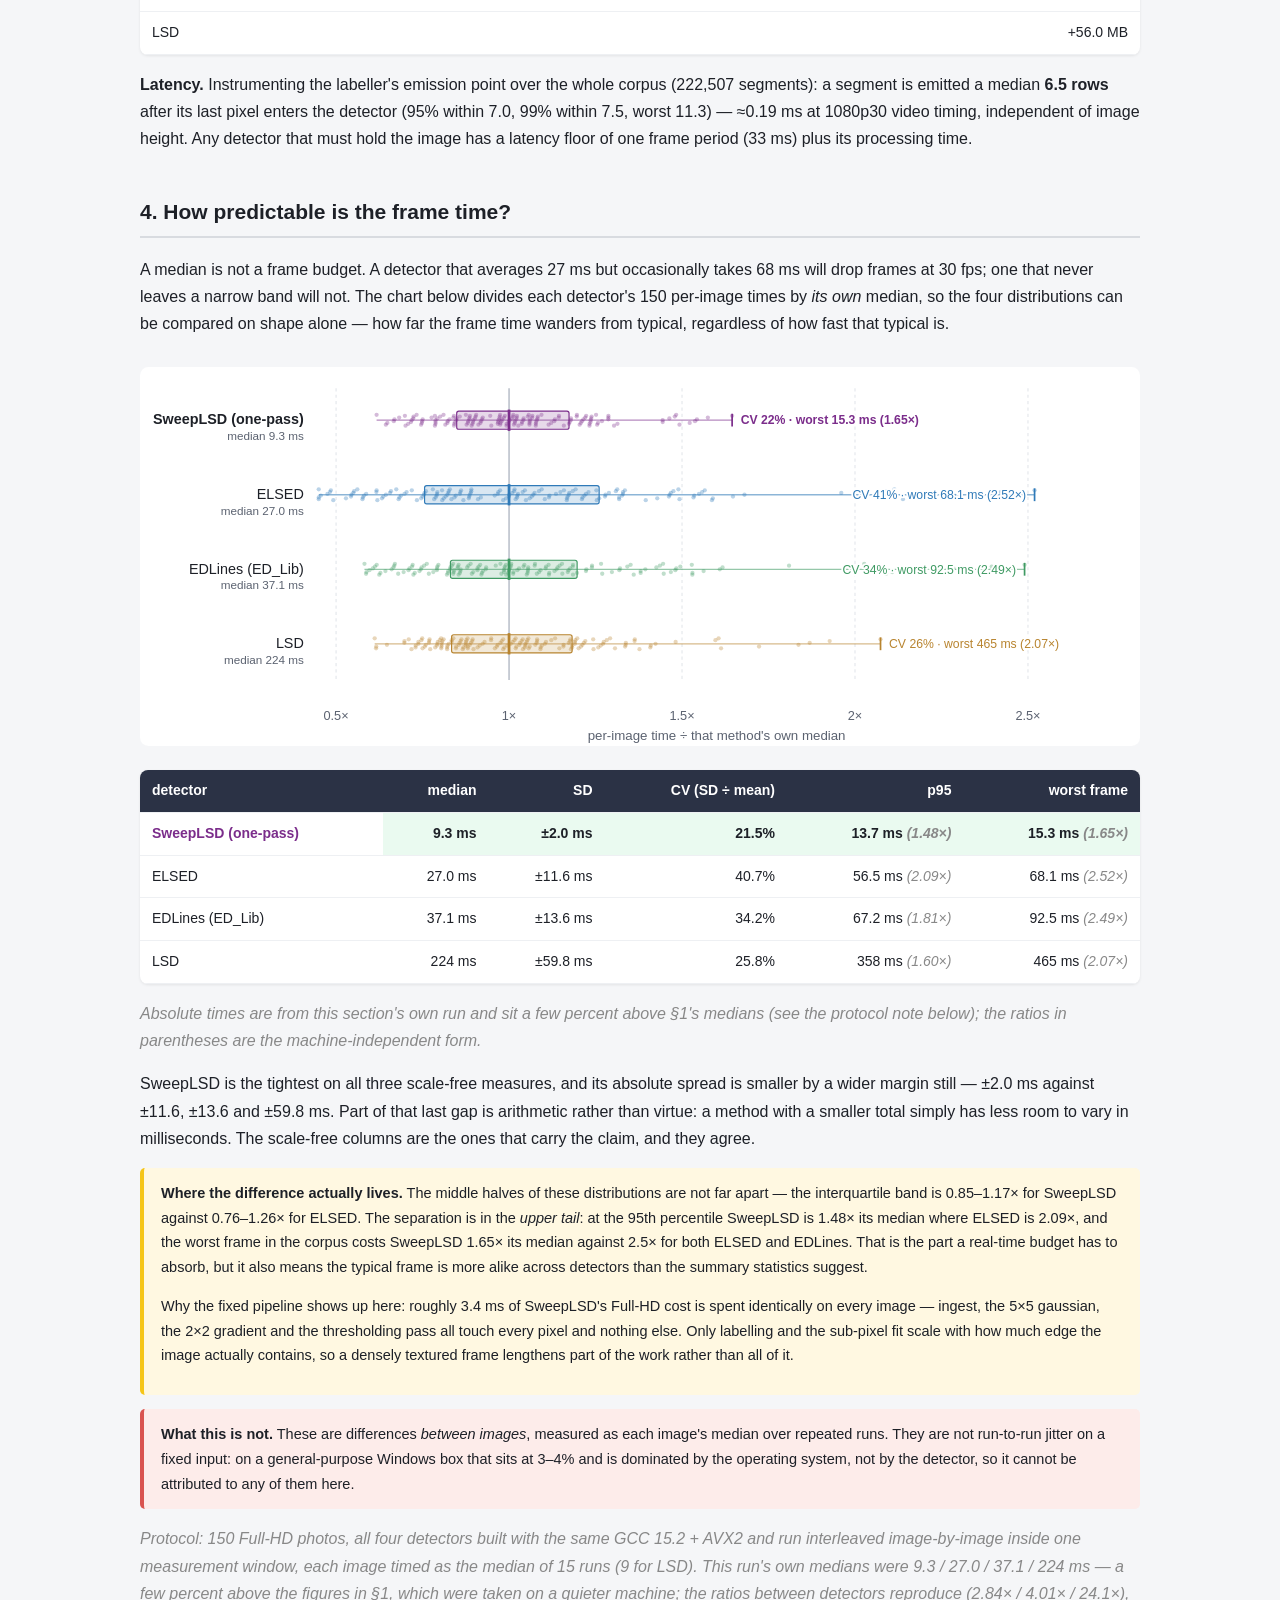
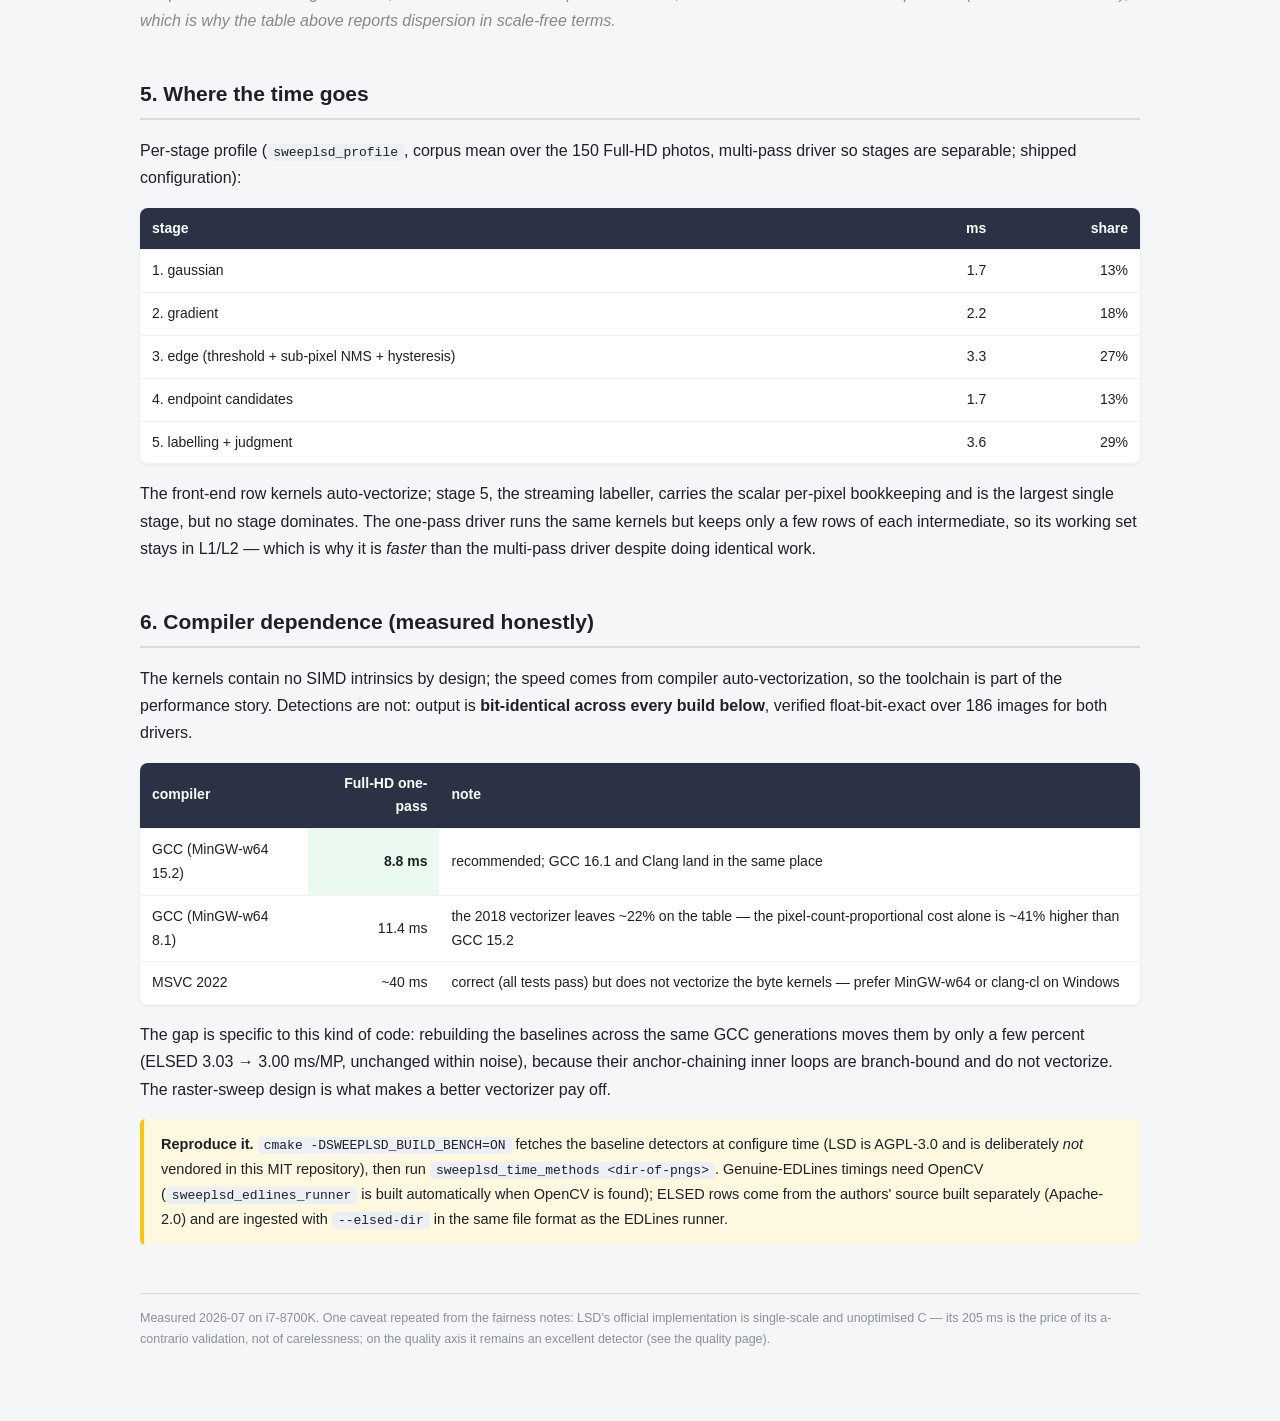
==== commit 65ed47bd: "docs: show absolute times alongside the ratios in the spread section The normalised view answers "ho" ====
--- a/docs/benchmarks.html
+++ b/docs/benchmarks.html
@@ -74,14 +74,20 @@
 each normalised to its own median. SweepLSD's distribution is the narrowest and has the shortest
 upper tail." style="width:100%;margin-top:14px"></p>
 
-<table><thead><tr><th>detector</th><th>SD</th><th>CV (SD ÷ mean)</th><th>p95 ÷ median</th>
-<th>worst ÷ median</th></tr></thead><tbody>
-<tr><td class="sweep">SweepLSD (one-pass)</td><td class="best">±2.0 ms</td><td class="best">21.5%</td>
-<td class="best">1.48×</td><td class="best">1.65×</td></tr>
-<tr><td>ELSED</td><td>±11.6 ms</td><td>40.7%</td><td>2.09×</td><td>2.52×</td></tr>
-<tr><td>EDLines (ED_Lib)</td><td>±13.6 ms</td><td>34.2%</td><td>1.81×</td><td>2.49×</td></tr>
-<tr><td>LSD</td><td>±59.8 ms</td><td>25.8%</td><td>1.60×</td><td>2.07×</td></tr>
+<table><thead><tr><th>detector</th><th>median</th><th>SD</th><th>CV (SD ÷ mean)</th>
+<th>p95</th><th>worst frame</th></tr></thead><tbody>
+<tr><td class="sweep">SweepLSD (one-pass)</td><td class="best">9.3 ms</td><td class="best">±2.0 ms</td>
+<td class="best">21.5%</td><td class="best">13.7 ms <span class="ceil">(1.48×)</span></td>
+<td class="best">15.3 ms <span class="ceil">(1.65×)</span></td></tr>
+<tr><td>ELSED</td><td>27.0 ms</td><td>±11.6 ms</td><td>40.7%</td>
+<td>56.5 ms <span class="ceil">(2.09×)</span></td><td>68.1 ms <span class="ceil">(2.52×)</span></td></tr>
+<tr><td>EDLines (ED_Lib)</td><td>37.1 ms</td><td>±13.6 ms</td><td>34.2%</td>
+<td>67.2 ms <span class="ceil">(1.81×)</span></td><td>92.5 ms <span class="ceil">(2.49×)</span></td></tr>
+<tr><td>LSD</td><td>224 ms</td><td>±59.8 ms</td><td>25.8%</td>
+<td>358 ms <span class="ceil">(1.60×)</span></td><td>465 ms <span class="ceil">(2.07×)</span></td></tr>
 </tbody></table>
+<p class="ceil">Absolute times are from this section's own run and sit a few percent above §1's
+medians (see the protocol note below); the ratios in parentheses are the machine-independent form.</p>
 
 <p>SweepLSD is the tightest on all three scale-free measures, and its absolute spread is smaller
 by a wider margin still — ±2.0 ms against ±11.6, ±13.6 and ±59.8 ms. Part of that last gap is
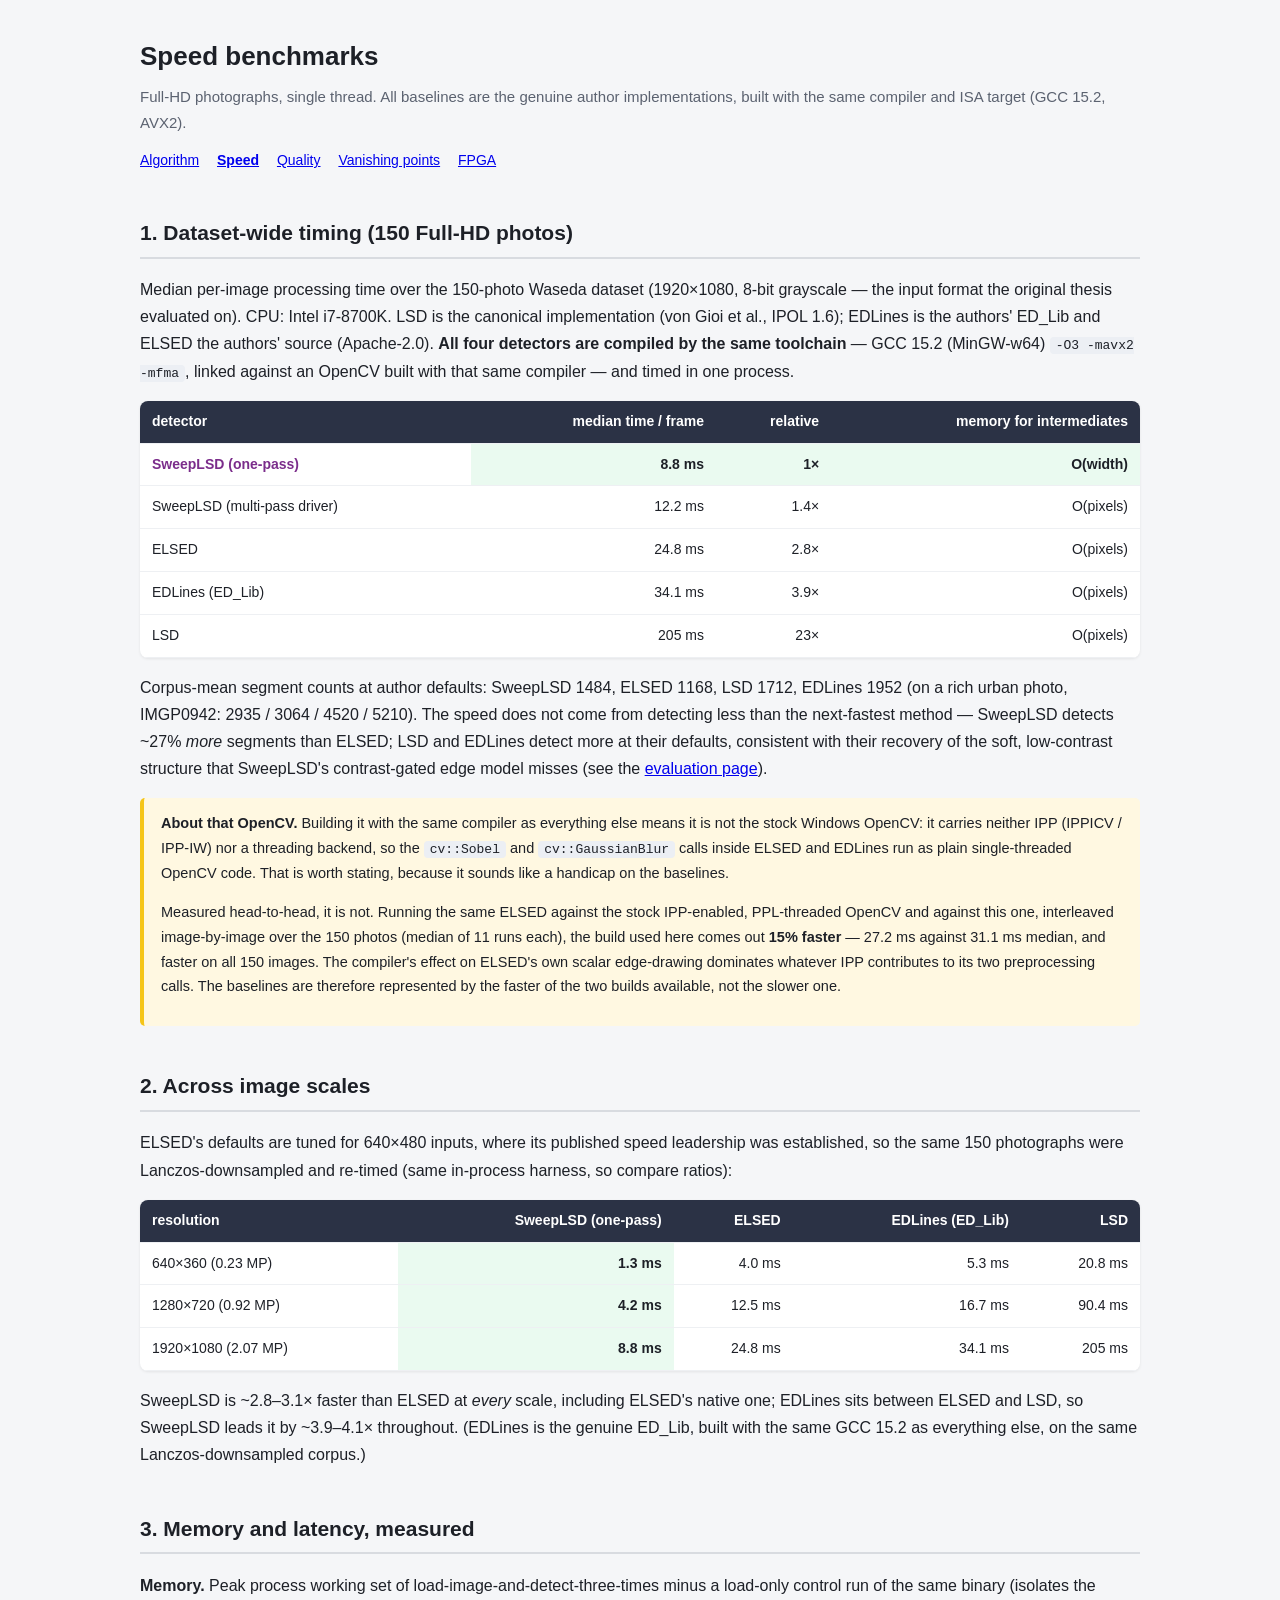
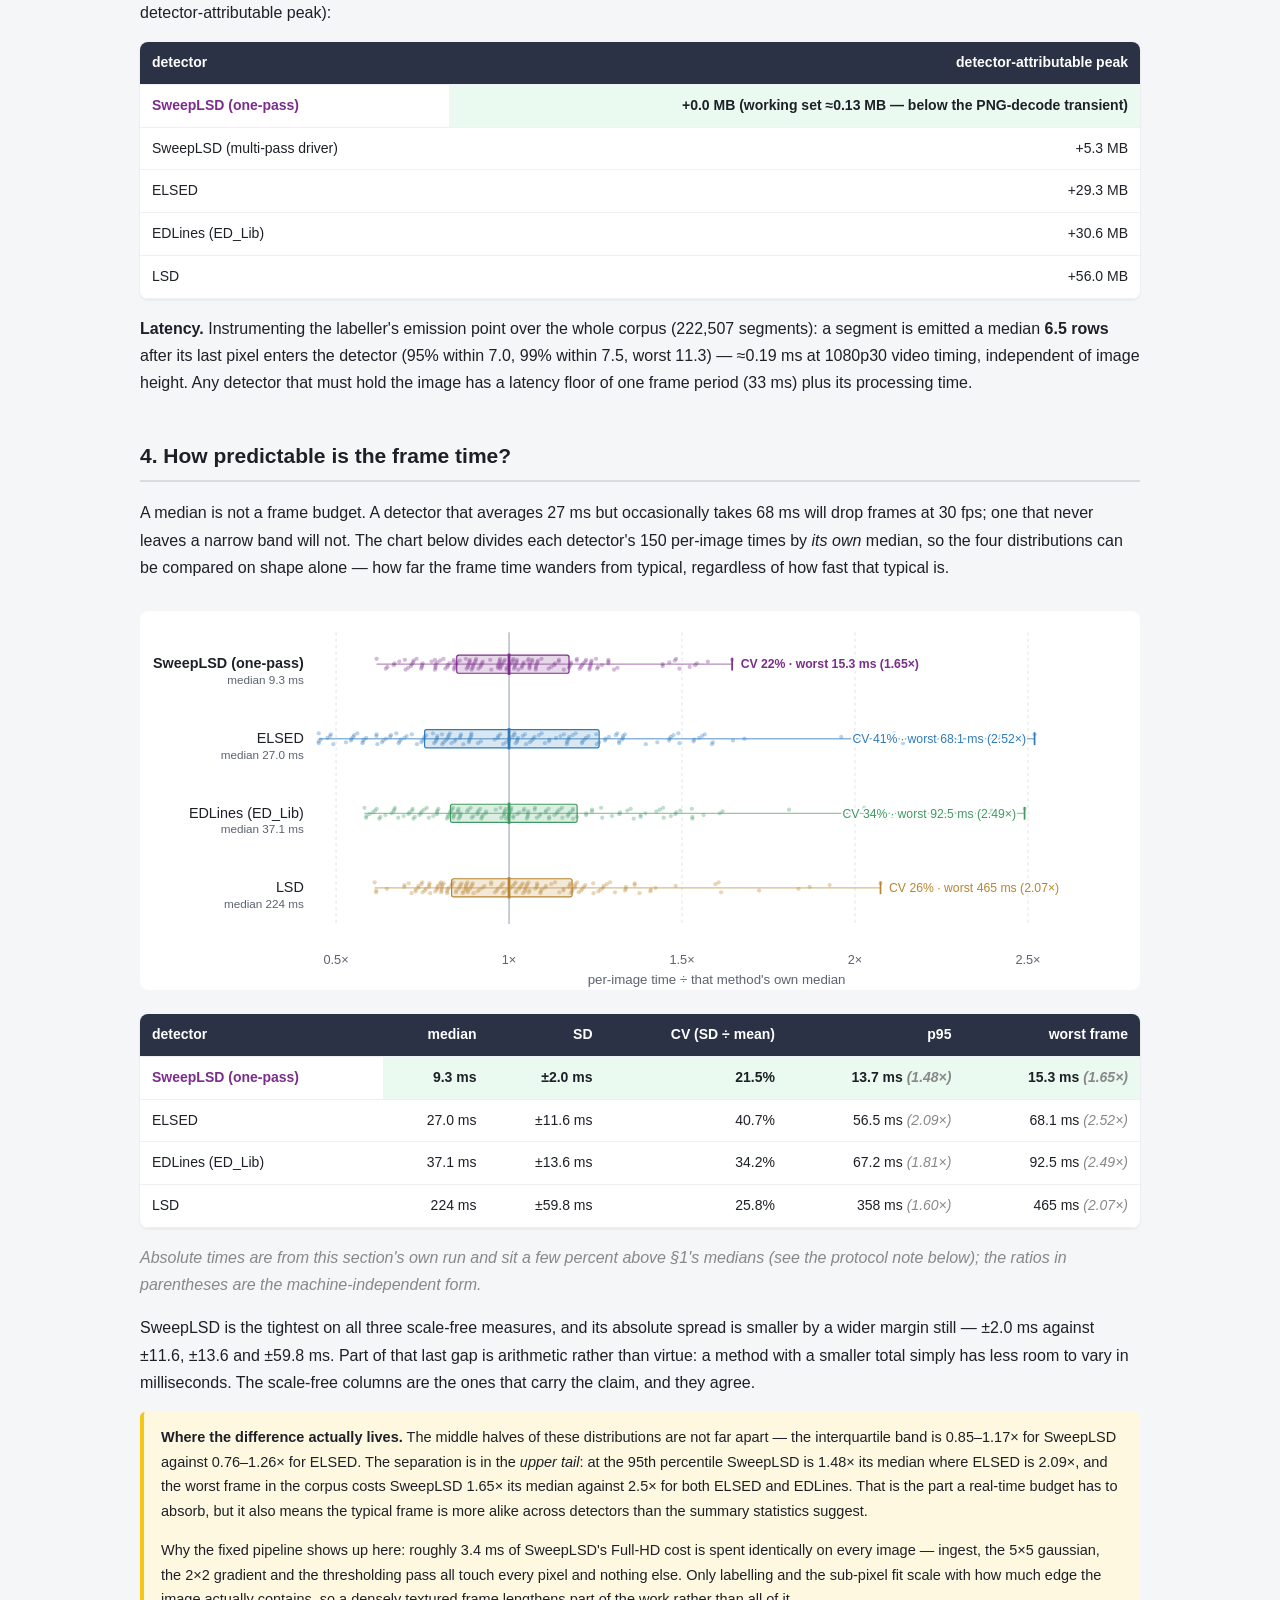
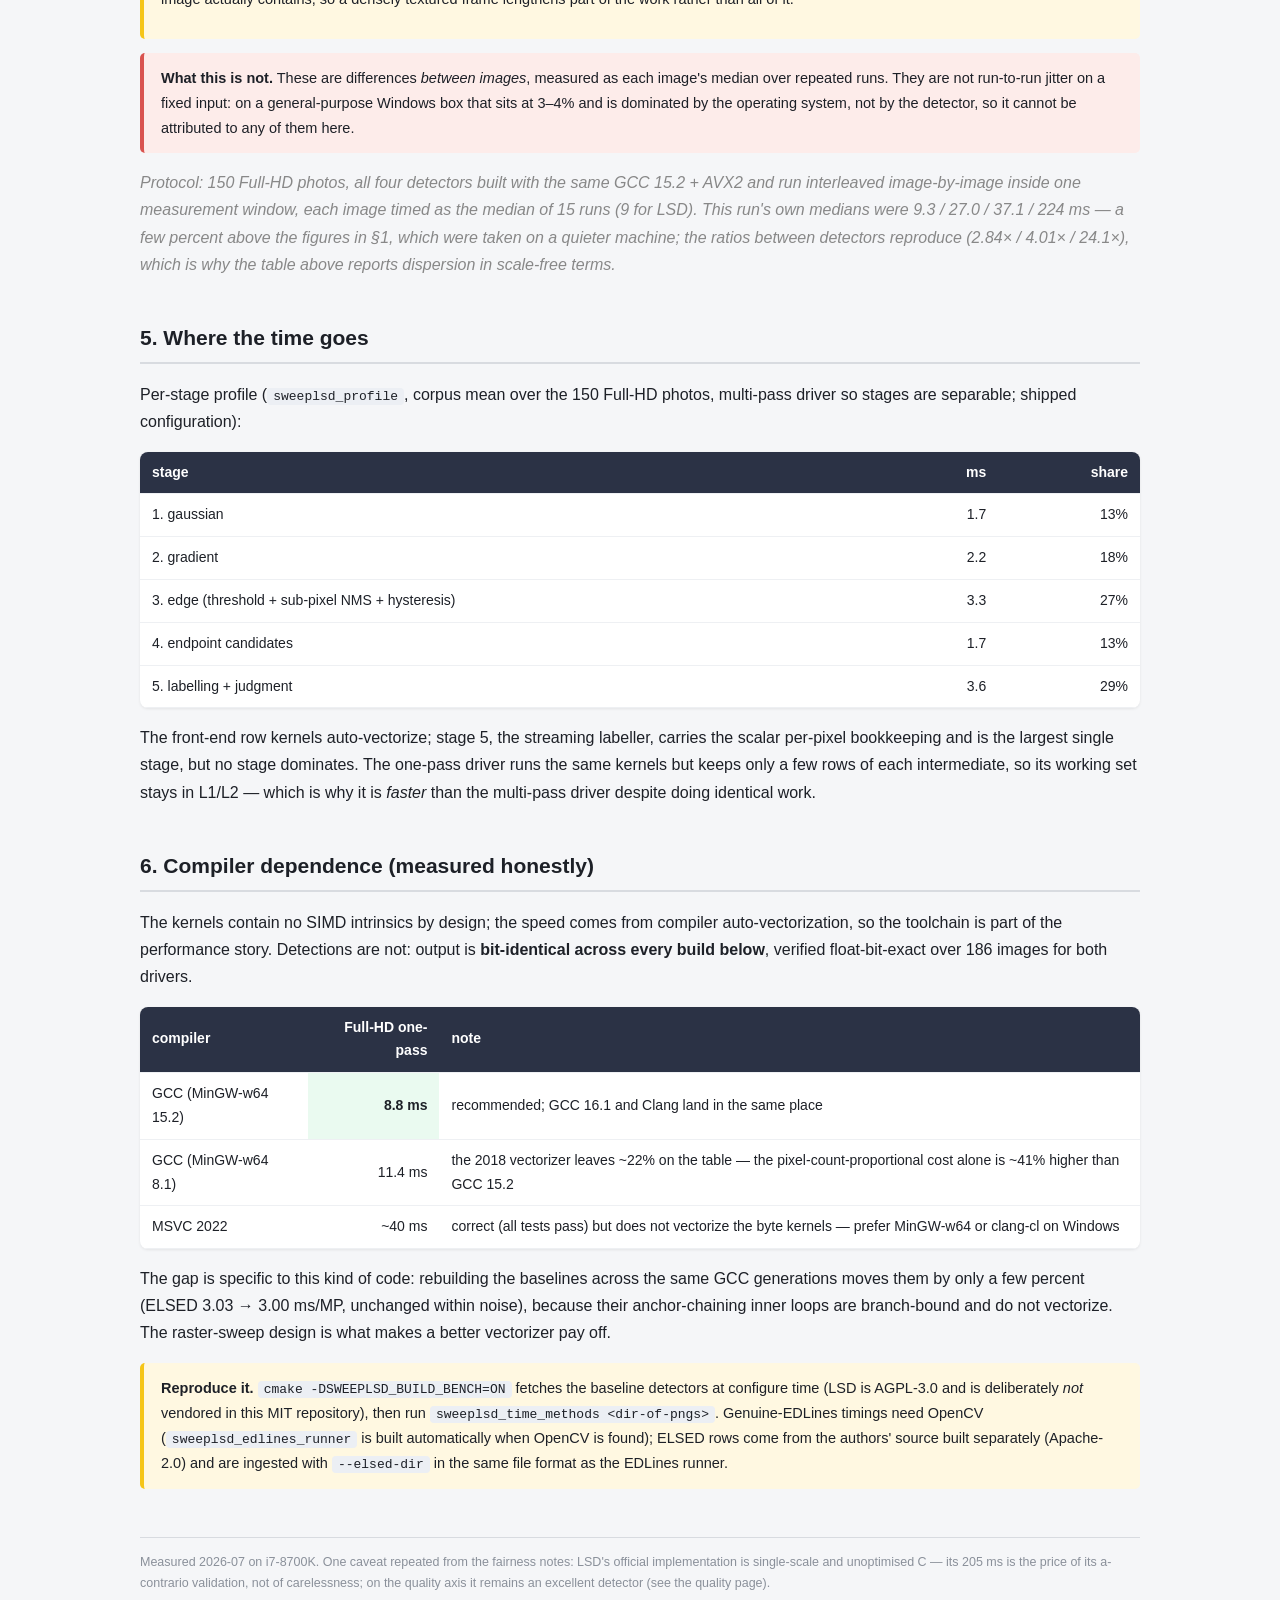
==== commit e22a5adb: "docs: disclose that the benchmark OpenCV has no IPP, and measure what that costs Compiling OpenCV wi" ====
--- a/docs/benchmarks.html
+++ b/docs/benchmarks.html
@@ -35,6 +35,18 @@
 <i>more</i> segments than ELSED; LSD and EDLines detect more at their defaults, consistent
 with their recovery of the soft, low-contrast structure that SweepLSD's contrast-gated
 edge model misses (see the <a href="evaluation.html">evaluation page</a>).</p>
+
+<div class="note"><p style="margin-top:0"><b>About that OpenCV.</b> Building it with the same
+compiler as everything else means it is not the stock Windows OpenCV: it carries neither IPP
+(IPPICV / IPP-IW) nor a threading backend, so the <code>cv::Sobel</code> and
+<code>cv::GaussianBlur</code> calls inside ELSED and EDLines run as plain single-threaded OpenCV
+code. That is worth stating, because it sounds like a handicap on the baselines.</p>
+<p>Measured head-to-head, it is not. Running the same ELSED against the stock IPP-enabled,
+PPL-threaded OpenCV and against this one, interleaved image-by-image over the 150 photos
+(median of 11 runs each), the build used here comes out <b>15% faster</b> — 27.2 ms against
+31.1 ms median, and faster on all 150 images. The compiler's effect on ELSED's own scalar
+edge-drawing dominates whatever IPP contributes to its two preprocessing calls. The baselines
+are therefore represented by the faster of the two builds available, not the slower one.</p></div>
 
 <h2>2. Across image scales</h2>
 <p>ELSED's defaults are tuned for 640×480 inputs, where its published speed leadership was
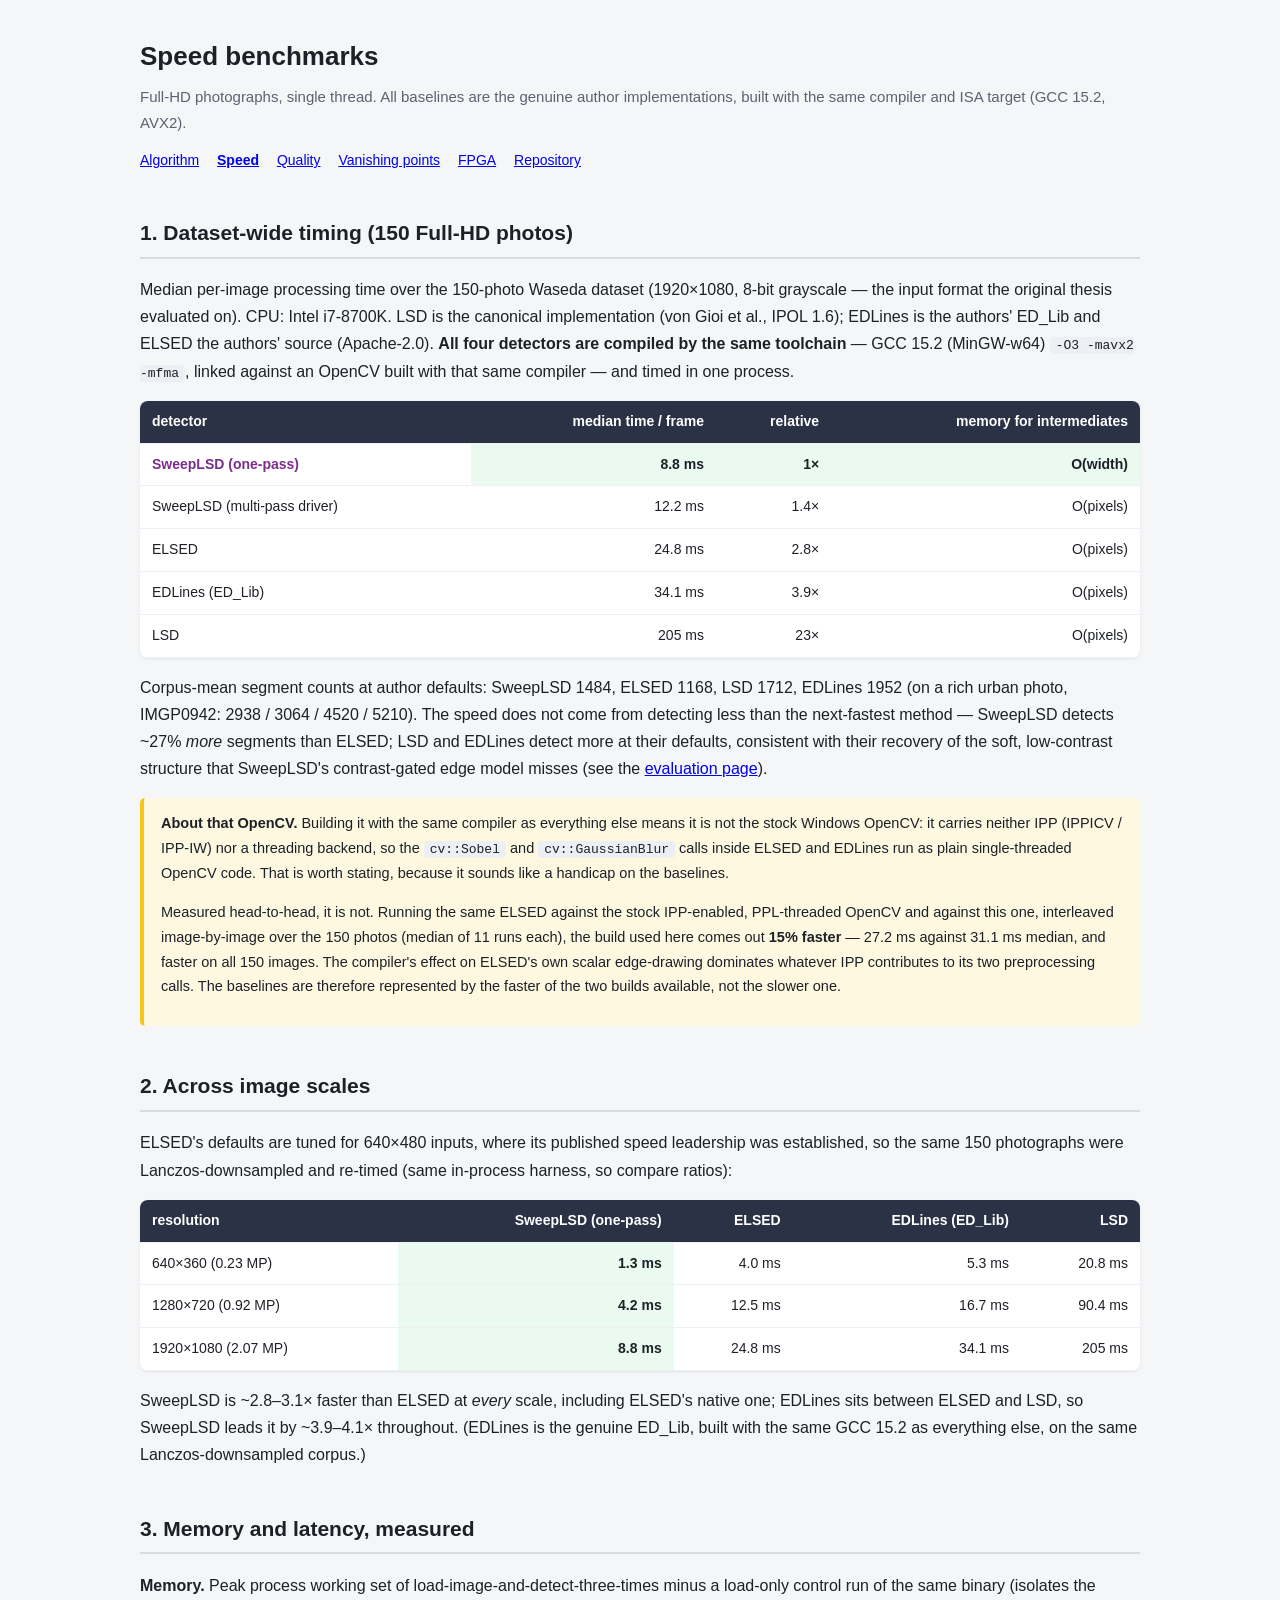
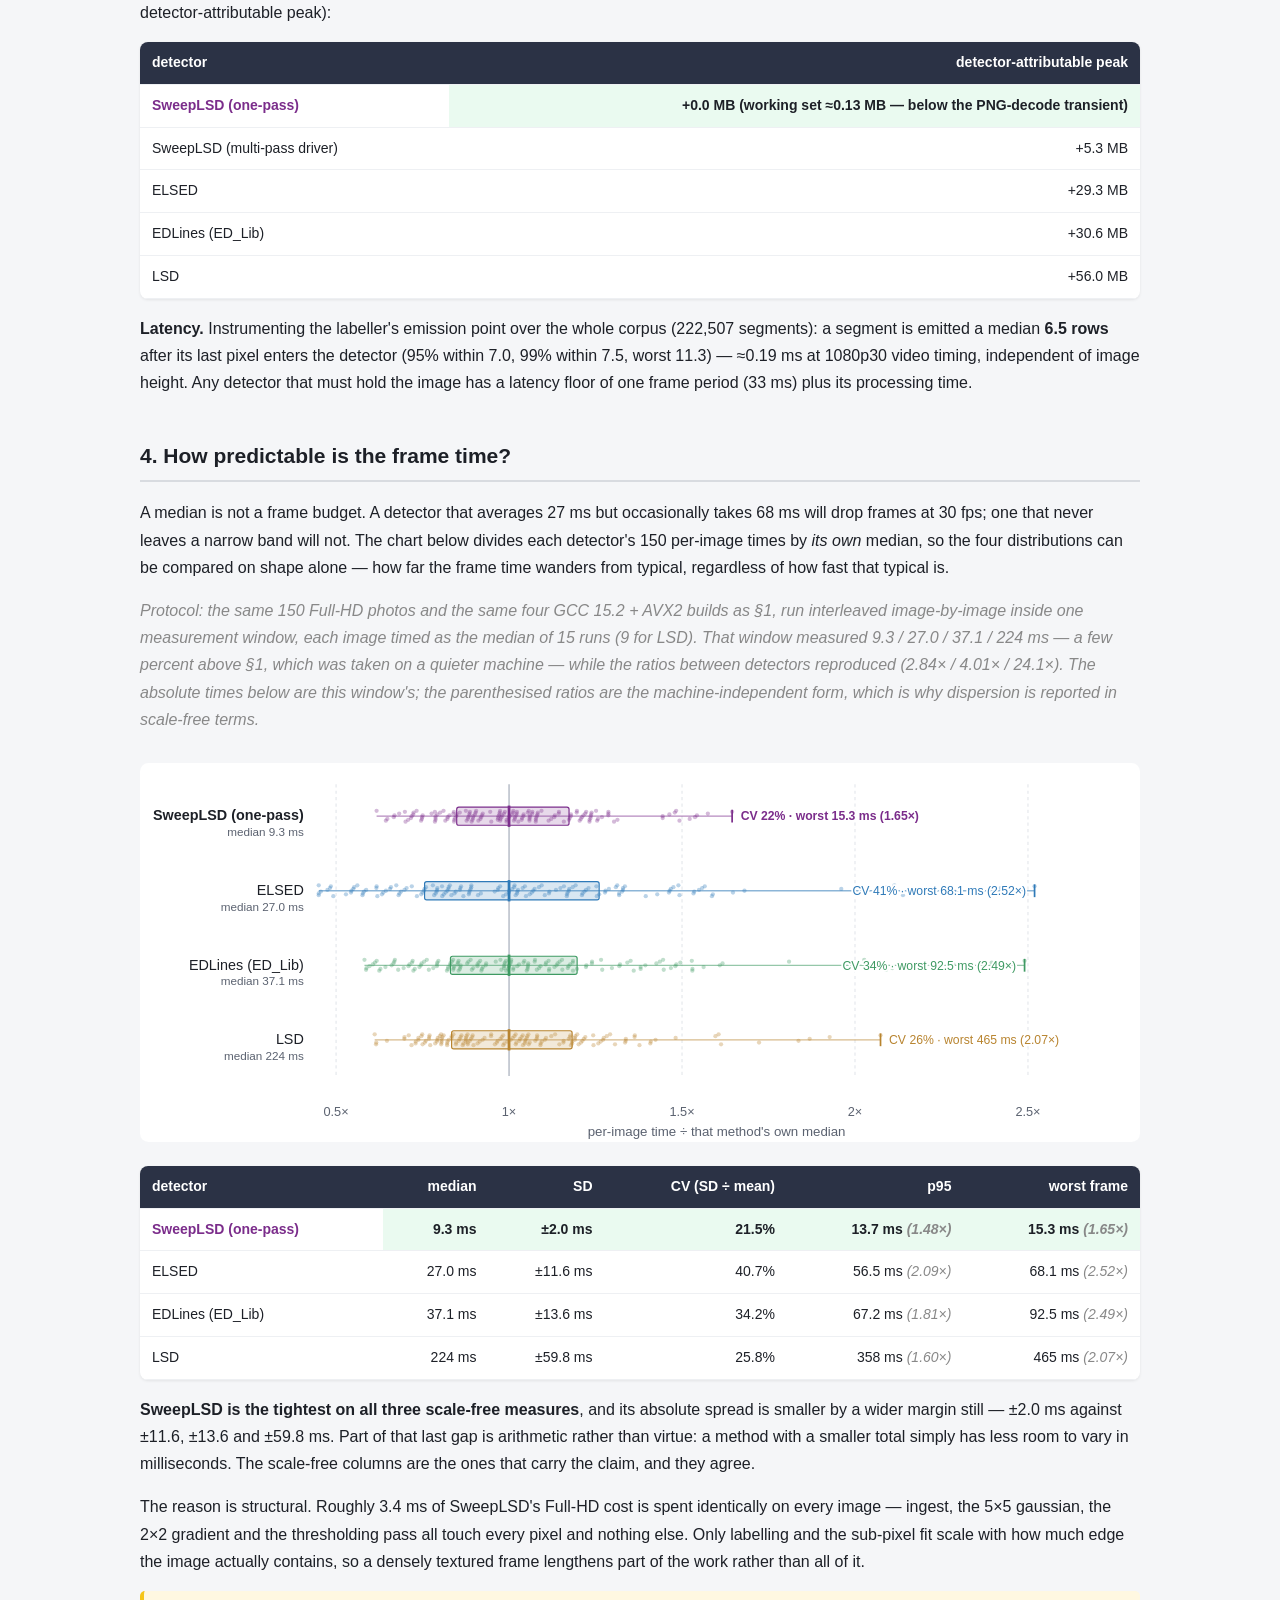
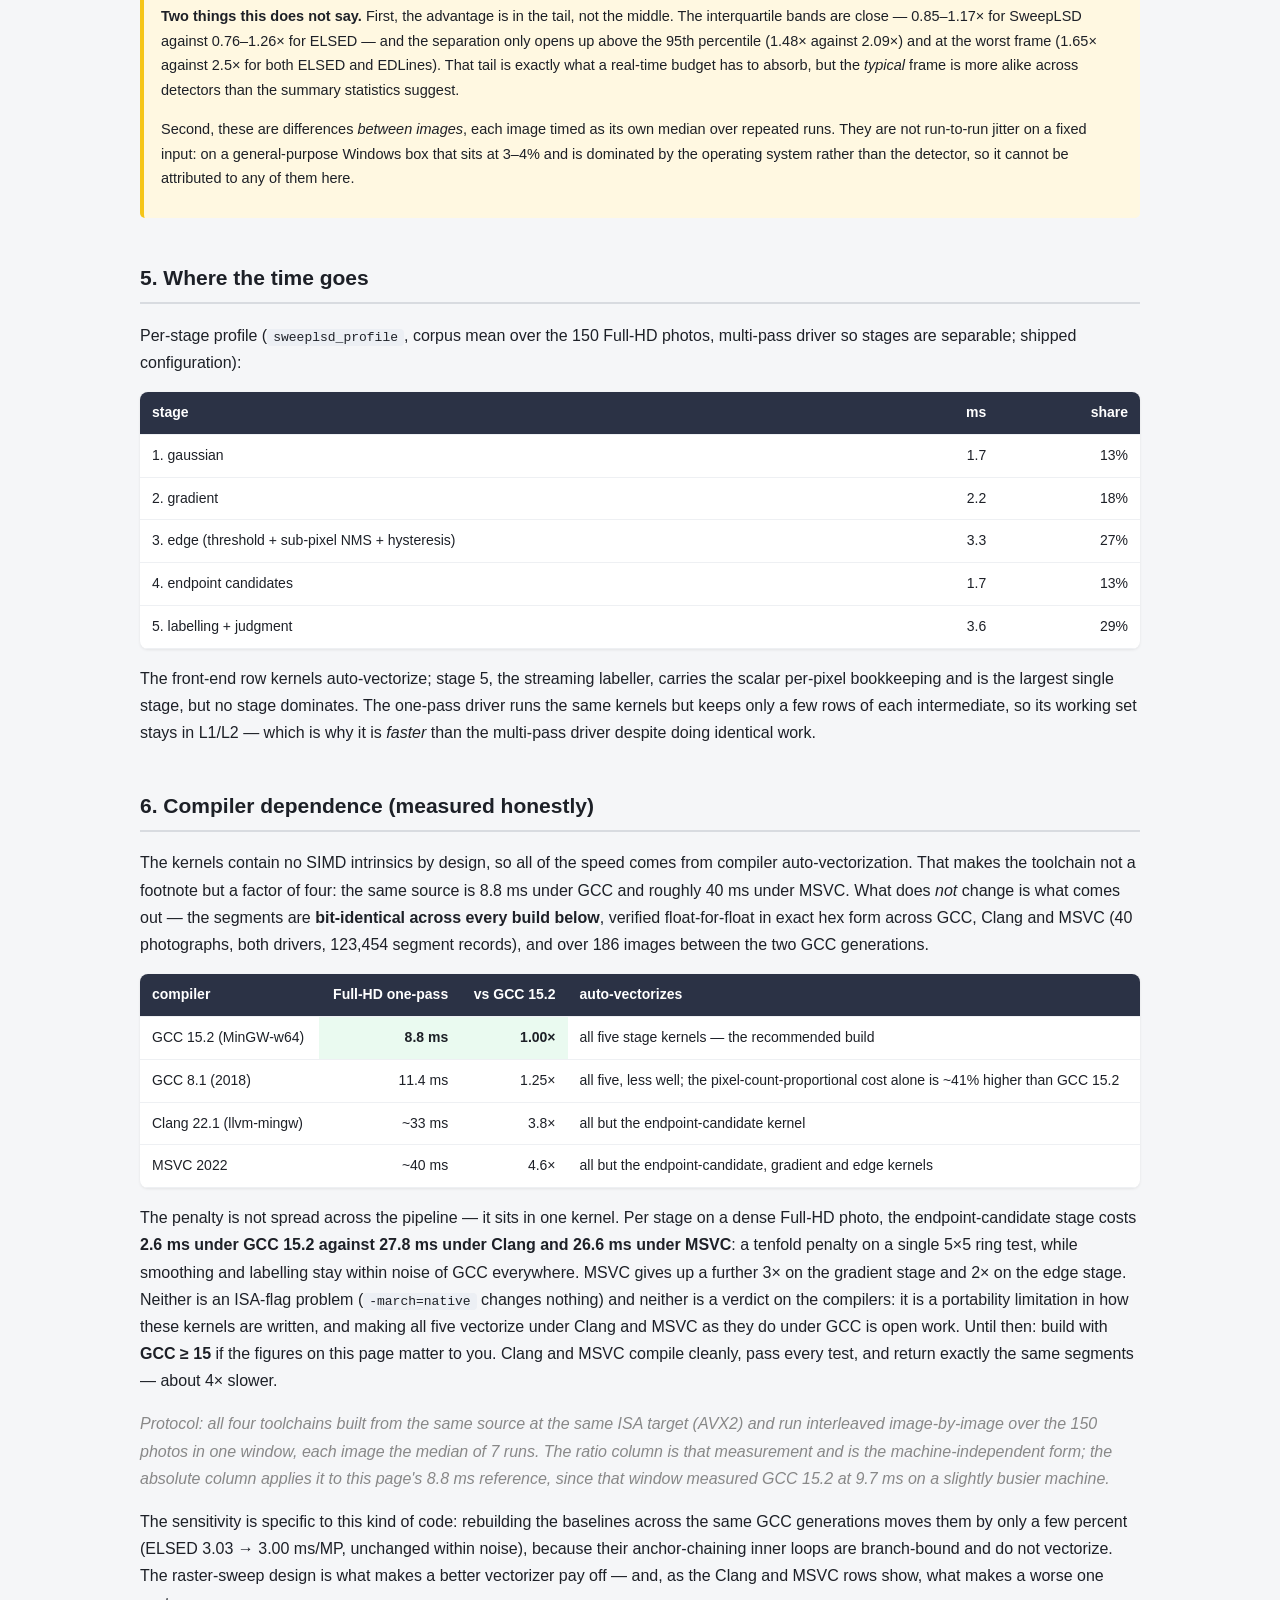
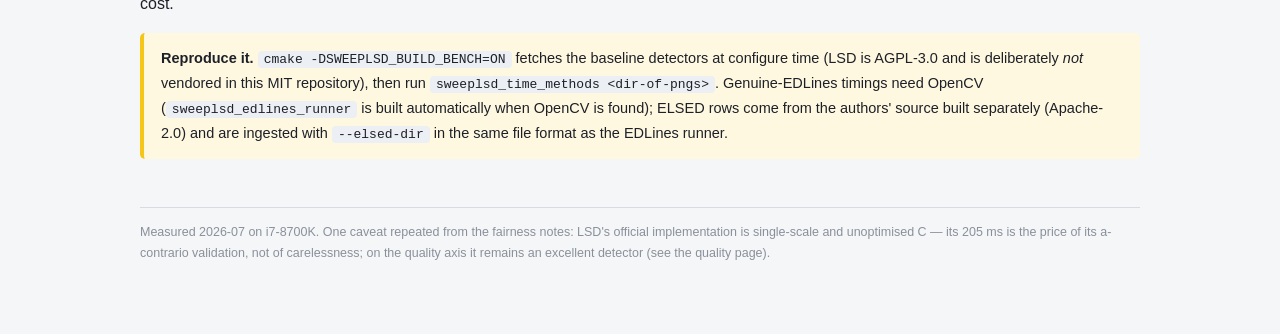
==== commit 1c8c310c: "docs: measure Clang and MSVC instead of assuming, and fix what a reviewer would catch A read-through" ====
--- a/docs/benchmarks.html
+++ b/docs/benchmarks.html
@@ -13,7 +13,7 @@
 implementations, built with the same compiler and ISA target (GCC 15.2, AVX2).</p>
 <nav><a href="index.html">Algorithm</a> <a href="benchmarks.html"><b>Speed</b></a>
 <a href="evaluation.html">Quality</a> <a href="vp_evaluation.html">Vanishing points</a>
-<a href="fpga.html">FPGA</a></nav>
+<a href="fpga.html">FPGA</a> <a href="https://github.com/ysmz334/sweeplsd">Repository</a></nav>
 
 <h2>1. Dataset-wide timing (150 Full-HD photos)</h2>
 <p>Median per-image processing time over the 150-photo Waseda dataset (1920×1080, 8-bit
@@ -30,7 +30,7 @@
 <tr><td>LSD</td><td>205 ms</td><td>23×</td><td>O(pixels)</td></tr>
 </tbody></table>
 <p>Corpus-mean segment counts at author defaults: SweepLSD 1484, ELSED 1168, LSD 1712,
-EDLines 1952 (on a rich urban photo, IMGP0942: 2935 / 3064 / 4520 / 5210). The speed does
+EDLines 1952 (on a rich urban photo, IMGP0942: 2938 / 3064 / 4520 / 5210). The speed does
 not come from detecting less than the next-fastest method — SweepLSD detects ~27%
 <i>more</i> segments than ELSED; LSD and EDLines detect more at their defaults, consistent
 with their recovery of the soft, low-contrast structure that SweepLSD's contrast-gated
@@ -82,6 +82,13 @@
 compared on shape alone — how far the frame time wanders from typical, regardless of how fast
 that typical is.</p>
 
+<p class="ceil">Protocol: the same 150 Full-HD photos and the same four GCC 15.2 + AVX2 builds as
+§1, run interleaved image-by-image inside one measurement window, each image timed as the median
+of 15 runs (9 for LSD). That window measured 9.3 / 27.0 / 37.1 / 224 ms — a few percent above §1,
+which was taken on a quieter machine — while the ratios between detectors reproduced
+(2.84× / 4.01× / 24.1×). The absolute times below are this window's; the parenthesised ratios are
+the machine-independent form, which is why dispersion is reported in scale-free terms.</p>
+
 <p><img src="assets/time_spread.svg" alt="Per-frame time spread of SweepLSD, ELSED, EDLines and LSD,
 each normalised to its own median. SweepLSD's distribution is the narrowest and has the shortest
 upper tail." style="width:100%;margin-top:14px"></p>
@@ -98,40 +105,27 @@
 <tr><td>LSD</td><td>224 ms</td><td>±59.8 ms</td><td>25.8%</td>
 <td>358 ms <span class="ceil">(1.60×)</span></td><td>465 ms <span class="ceil">(2.07×)</span></td></tr>
 </tbody></table>
-<p class="ceil">Absolute times are from this section's own run and sit a few percent above §1's
-medians (see the protocol note below); the ratios in parentheses are the machine-independent form.</p>
+<p><b>SweepLSD is the tightest on all three scale-free measures</b>, and its absolute spread is
+smaller by a wider margin still — ±2.0 ms against ±11.6, ±13.6 and ±59.8 ms. Part of that last
+gap is arithmetic rather than virtue: a method with a smaller total simply has less room to vary
+in milliseconds. The scale-free columns are the ones that carry the claim, and they agree.</p>
 
-<p>SweepLSD is the tightest on all three scale-free measures, and its absolute spread is smaller
-by a wider margin still — ±2.0 ms against ±11.6, ±13.6 and ±59.8 ms. Part of that last gap is
-arithmetic rather than virtue: a method with a smaller total simply has less room to vary in
-milliseconds. The scale-free columns are the ones that carry the claim, and they agree.</p>
+<p>The reason is structural. Roughly 3.4 ms of SweepLSD's Full-HD cost is spent identically on
+every image — ingest, the 5×5 gaussian, the 2×2 gradient and the thresholding pass all touch
+every pixel and nothing else. Only labelling and the sub-pixel fit scale with how much edge the
+image actually contains, so a densely textured frame lengthens part of the work rather than all
+of it.</p>
 
-<div class="note"><p style="margin-top:0"><b>Where the difference actually lives.</b> The middle halves of these
-distributions are not far apart — the interquartile band is 0.85–1.17× for SweepLSD against
-0.76–1.26× for ELSED. The separation is in the <em>upper tail</em>: at the 95th percentile SweepLSD
-is 1.48× its median where ELSED is 2.09×, and the worst frame in the corpus costs SweepLSD 1.65×
-its median against 2.5× for both ELSED and EDLines. That is the part a real-time budget has to
-absorb, but it also means the typical frame is more alike across detectors than the summary
-statistics suggest.</p>
-
-<p>Why the fixed pipeline shows up here: roughly 3.4 ms of SweepLSD's Full-HD cost is spent
-identically on every image — ingest, the 5×5 gaussian, the 2×2 gradient and the thresholding pass
-all touch every pixel and nothing else. Only labelling and the sub-pixel fit scale with how much
-edge the image actually contains, so a densely textured frame lengthens part of the work rather
-than all of it.</p></div>
-
-
-<div class="warn"><b>What this is not.</b> These are differences <em>between images</em>, measured
-as each image's median over repeated runs. They are not run-to-run jitter on a fixed input: on a
-general-purpose Windows box that sits at 3–4% and is dominated by the operating system, not by the
-detector, so it cannot be attributed to any of them here.</div>
-
-<p class="ceil">Protocol: 150 Full-HD photos, all four detectors built with the same GCC 15.2 +
-AVX2 and run interleaved image-by-image inside one measurement window, each image timed as the
-median of 15 runs (9 for LSD). This run's own medians were 9.3 / 27.0 / 37.1 / 224 ms — a few
-percent above the figures in §1, which were taken on a quieter machine; the ratios between
-detectors reproduce (2.84× / 4.01× / 24.1×), which is why the table above reports dispersion in
-scale-free terms.</p>
+<div class="note"><p style="margin-top:0"><b>Two things this does not say.</b> First, the
+advantage is in the tail, not the middle. The interquartile bands are close — 0.85–1.17× for
+SweepLSD against 0.76–1.26× for ELSED — and the separation only opens up above the 95th
+percentile (1.48× against 2.09×) and at the worst frame (1.65× against 2.5× for both ELSED and
+EDLines). That tail is exactly what a real-time budget has to absorb, but the <em>typical</em>
+frame is more alike across detectors than the summary statistics suggest.</p>
+<p>Second, these are differences <em>between images</em>, each image timed as its own median over
+repeated runs. They are not run-to-run jitter on a fixed input: on a general-purpose Windows box
+that sits at 3–4% and is dominated by the operating system rather than the detector, so it cannot
+be attributed to any of them here.</p></div>
 
 <h2>5. Where the time goes</h2>
 <p>Per-stage profile (<code>sweeplsd_profile</code>, corpus mean over the 150 Full-HD photos,
@@ -150,19 +144,38 @@
 despite doing identical work.</p>
 
 <h2>6. Compiler dependence (measured honestly)</h2>
-<p>The kernels contain no SIMD intrinsics by design; the speed comes from compiler
-auto-vectorization, so the toolchain is part of the performance story. Detections are
-not: output is <b>bit-identical across every build below</b>, verified float-bit-exact
-over 186 images for both drivers.</p>
-<table><thead><tr><th>compiler</th><th>Full-HD one-pass</th><th style="text-align:left">note</th></tr></thead><tbody>
-<tr><td>GCC (MinGW-w64 15.2)</td><td class="best">8.8 ms</td><td style="text-align:left">recommended; GCC 16.1 and Clang land in the same place</td></tr>
-<tr><td>GCC (MinGW-w64 8.1)</td><td>11.4 ms</td><td style="text-align:left">the 2018 vectorizer leaves ~22% on the table — the pixel-count-proportional cost alone is ~41% higher than GCC 15.2</td></tr>
-<tr><td>MSVC 2022</td><td>~40 ms</td><td style="text-align:left">correct (all tests pass) but does not vectorize the byte kernels — prefer MinGW-w64 or clang-cl on Windows</td></tr>
+<p>The kernels contain no SIMD intrinsics by design, so all of the speed comes from compiler
+auto-vectorization. That makes the toolchain not a footnote but a factor of four: the same
+source is 8.8 ms under GCC and roughly 40 ms under MSVC. What does <em>not</em> change is
+what comes out — the segments are <b>bit-identical across every build below</b>, verified
+float-for-float in exact hex form across GCC, Clang and MSVC (40 photographs, both drivers,
+123,454 segment records), and over 186 images between the two GCC generations.</p>
+<table><thead><tr><th>compiler</th><th>Full-HD one-pass</th><th>vs GCC 15.2</th><th style="text-align:left">auto-vectorizes</th></tr></thead><tbody>
+<tr><td>GCC 15.2 (MinGW-w64)</td><td class="best">8.8 ms</td><td class="best">1.00×</td><td style="text-align:left">all five stage kernels — the recommended build</td></tr>
+<tr><td>GCC 8.1 (2018)</td><td>11.4 ms</td><td>1.25×</td><td style="text-align:left">all five, less well; the pixel-count-proportional cost alone is ~41% higher than GCC 15.2</td></tr>
+<tr><td>Clang 22.1 (llvm-mingw)</td><td>~33 ms</td><td>3.8×</td><td style="text-align:left">all but the endpoint-candidate kernel</td></tr>
+<tr><td>MSVC 2022</td><td>~40 ms</td><td>4.6×</td><td style="text-align:left">all but the endpoint-candidate, gradient and edge kernels</td></tr>
 </tbody></table>
-<p>The gap is specific to this kind of code: rebuilding the baselines across the same GCC
-generations moves them by only a few percent (ELSED 3.03 → 3.00 ms/MP, unchanged within
+<p>The penalty is not spread across the pipeline — it sits in one kernel. Per stage on a
+dense Full-HD photo, the endpoint-candidate stage costs <b>2.6 ms under GCC 15.2 against
+27.8 ms under Clang and 26.6 ms under MSVC</b>: a tenfold penalty on a single 5×5 ring test,
+while smoothing and labelling stay within noise of GCC everywhere. MSVC gives up a further
+3× on the gradient stage and 2× on the edge stage. Neither is an ISA-flag problem
+(<code>-march=native</code> changes nothing) and neither is a verdict on the compilers: it is
+a portability limitation in how these kernels are written, and making all five vectorize
+under Clang and MSVC as they do under GCC is open work. Until then: build with
+<b>GCC ≥ 15</b> if the figures on this page matter to you. Clang and MSVC compile cleanly,
+pass every test, and return exactly the same segments — about 4× slower.</p>
+<p class="ceil">Protocol: all four toolchains built from the same source at the same ISA
+target (AVX2) and run interleaved image-by-image over the 150 photos in one window, each
+image the median of 7 runs. The ratio column is that measurement and is the
+machine-independent form; the absolute column applies it to this page's 8.8 ms reference,
+since that window measured GCC 15.2 at 9.7 ms on a slightly busier machine.</p>
+<p>The sensitivity is specific to this kind of code: rebuilding the baselines across the same
+GCC generations moves them by only a few percent (ELSED 3.03 → 3.00 ms/MP, unchanged within
 noise), because their anchor-chaining inner loops are branch-bound and do not vectorize.
-The raster-sweep design is what makes a better vectorizer pay off.</p>
+The raster-sweep design is what makes a better vectorizer pay off — and, as the Clang and
+MSVC rows show, what makes a worse one cost.</p>
 
 <div class="note"><b>Reproduce it.</b> <code>cmake -DSWEEPLSD_BUILD_BENCH=ON</code> fetches the
 baseline detectors at configure time (LSD is AGPL-3.0 and is deliberately <i>not</i> vendored
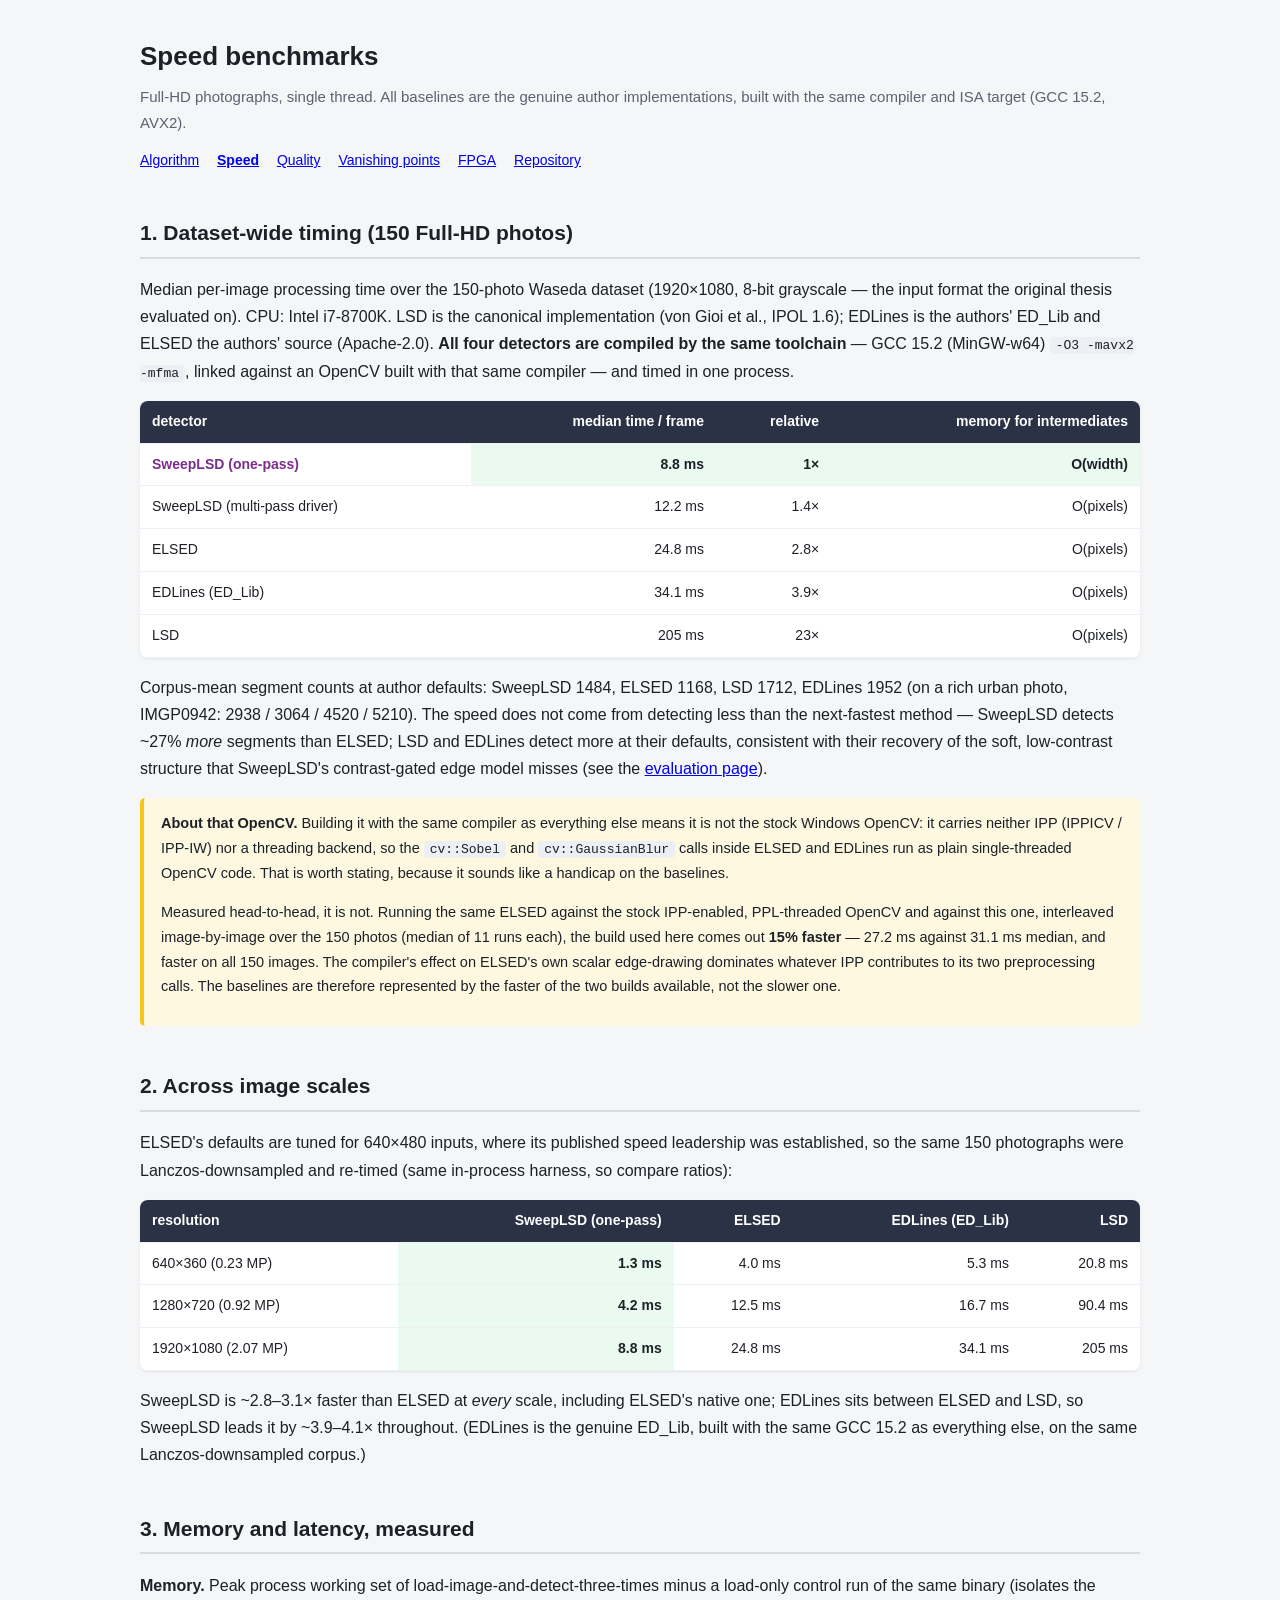
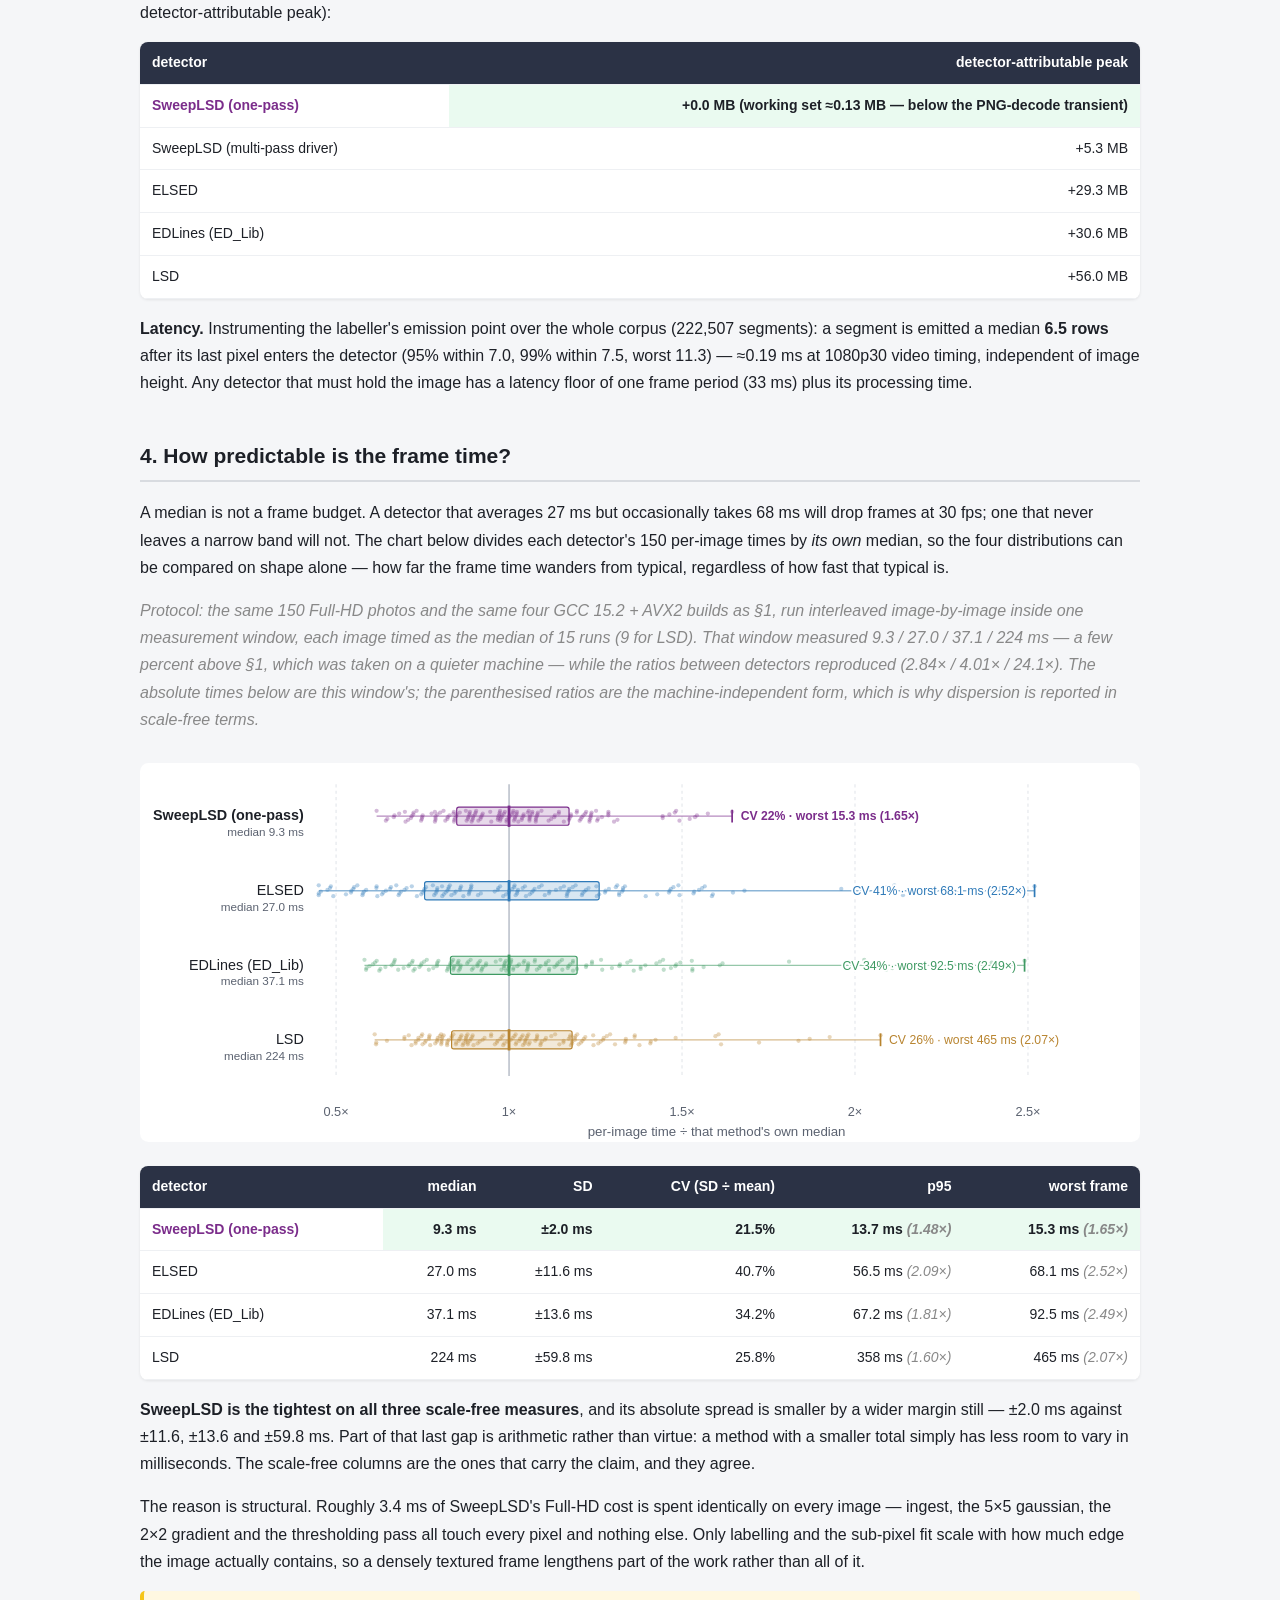
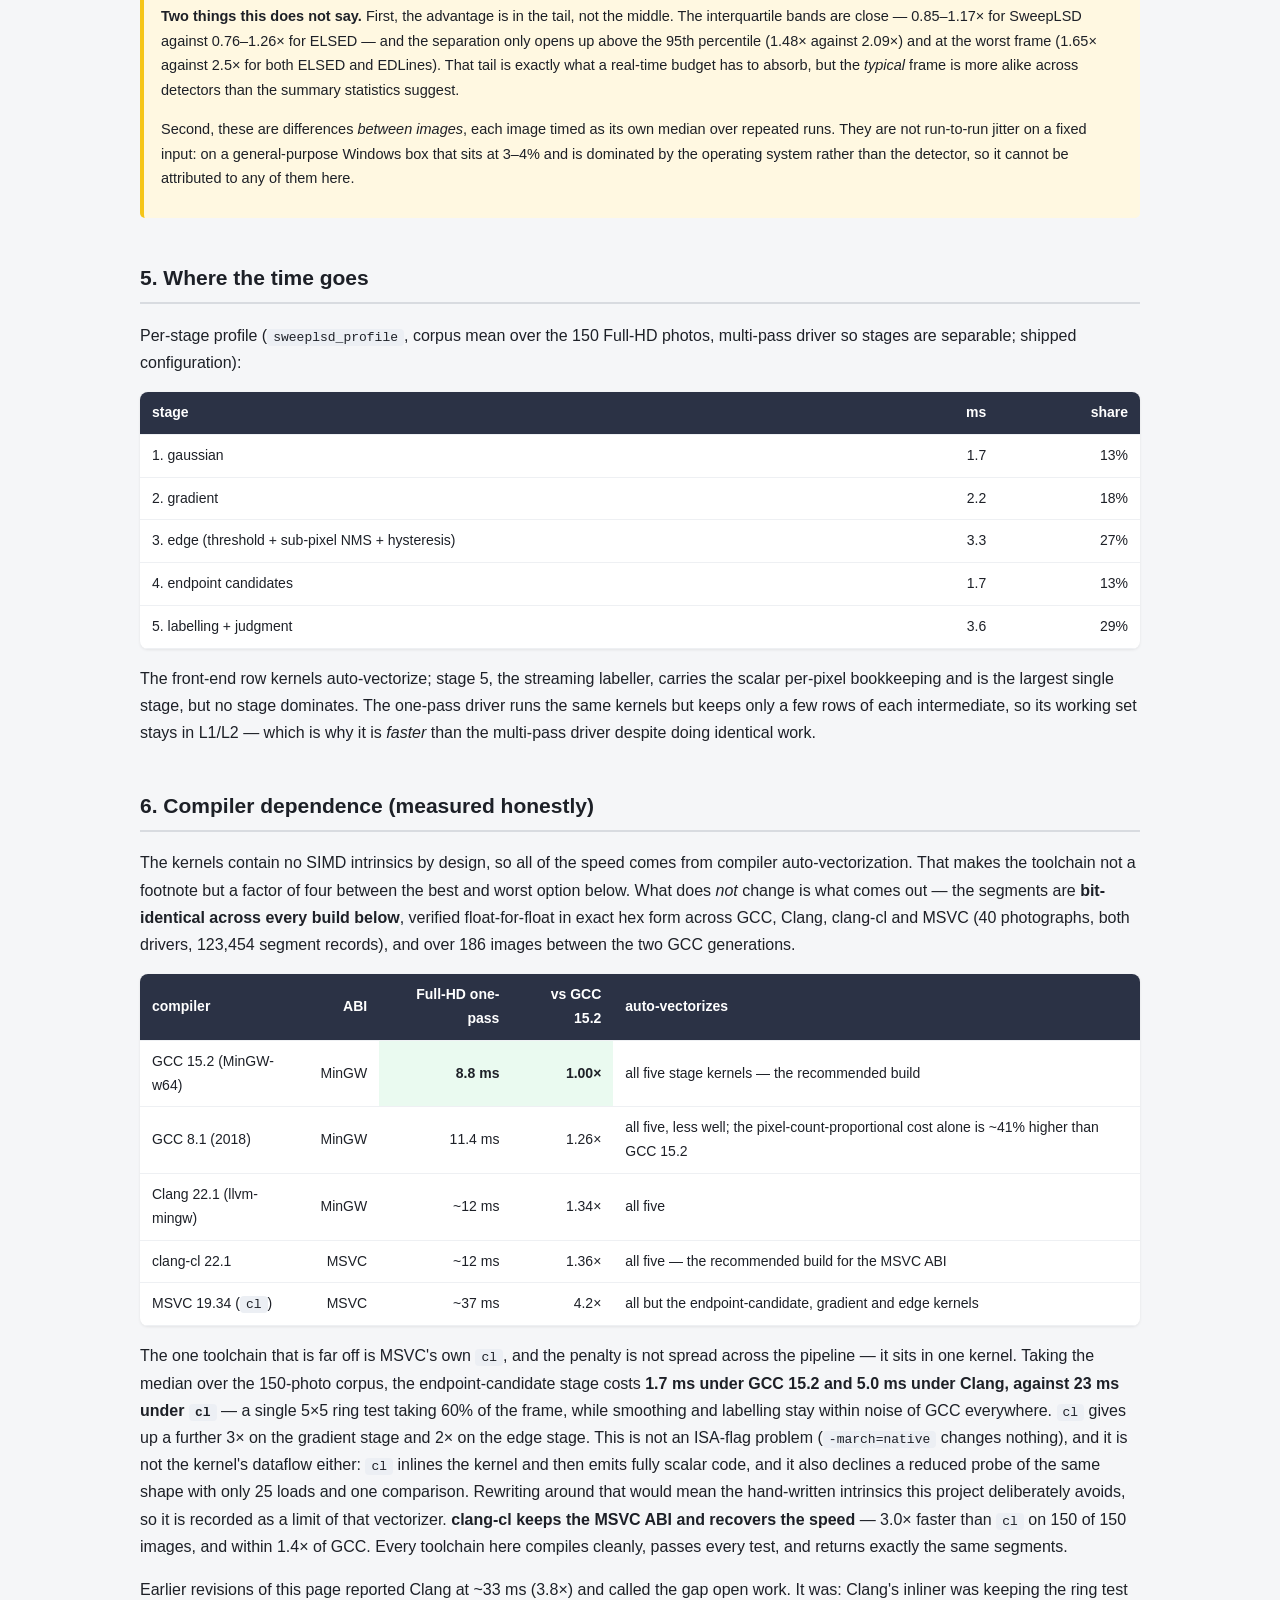
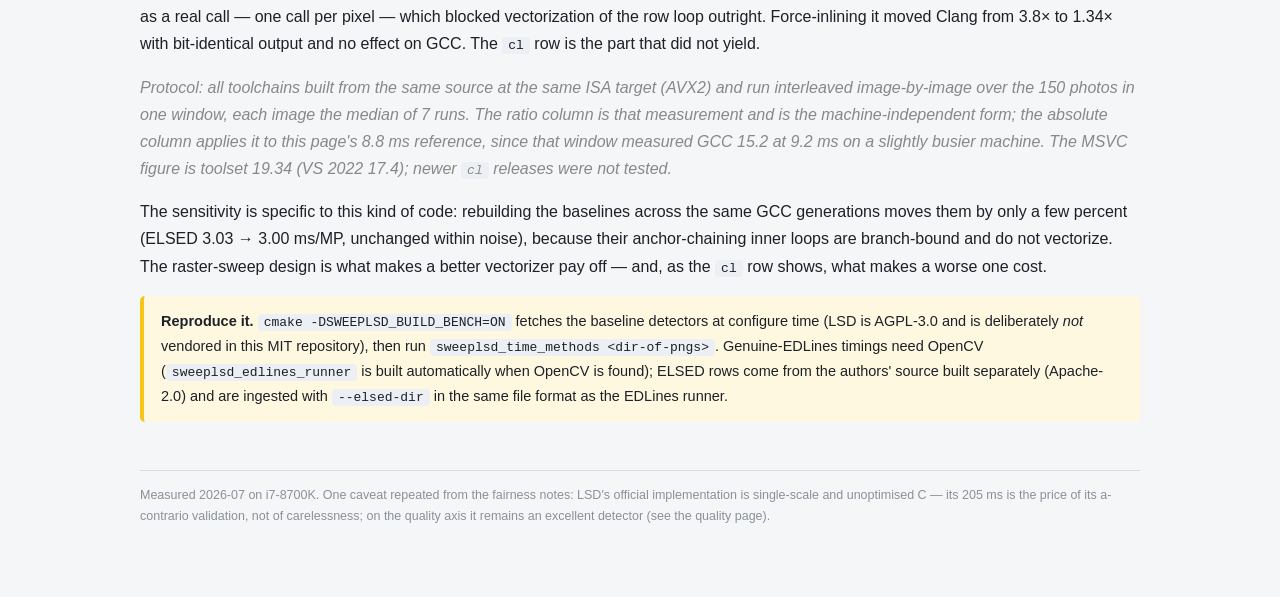
==== commit 99866ec7: "docs: Clang is no longer 4x slower, and recommend by ABI rather than by compiler Follows the endpoin" ====
--- a/docs/benchmarks.html
+++ b/docs/benchmarks.html
@@ -145,37 +145,47 @@
 
 <h2>6. Compiler dependence (measured honestly)</h2>
 <p>The kernels contain no SIMD intrinsics by design, so all of the speed comes from compiler
-auto-vectorization. That makes the toolchain not a footnote but a factor of four: the same
-source is 8.8 ms under GCC and roughly 40 ms under MSVC. What does <em>not</em> change is
-what comes out — the segments are <b>bit-identical across every build below</b>, verified
-float-for-float in exact hex form across GCC, Clang and MSVC (40 photographs, both drivers,
-123,454 segment records), and over 186 images between the two GCC generations.</p>
-<table><thead><tr><th>compiler</th><th>Full-HD one-pass</th><th>vs GCC 15.2</th><th style="text-align:left">auto-vectorizes</th></tr></thead><tbody>
-<tr><td>GCC 15.2 (MinGW-w64)</td><td class="best">8.8 ms</td><td class="best">1.00×</td><td style="text-align:left">all five stage kernels — the recommended build</td></tr>
-<tr><td>GCC 8.1 (2018)</td><td>11.4 ms</td><td>1.25×</td><td style="text-align:left">all five, less well; the pixel-count-proportional cost alone is ~41% higher than GCC 15.2</td></tr>
-<tr><td>Clang 22.1 (llvm-mingw)</td><td>~33 ms</td><td>3.8×</td><td style="text-align:left">all but the endpoint-candidate kernel</td></tr>
-<tr><td>MSVC 2022</td><td>~40 ms</td><td>4.6×</td><td style="text-align:left">all but the endpoint-candidate, gradient and edge kernels</td></tr>
-</tbody></table>
-<p>The penalty is not spread across the pipeline — it sits in one kernel. Per stage on a
-dense Full-HD photo, the endpoint-candidate stage costs <b>2.6 ms under GCC 15.2 against
-27.8 ms under Clang and 26.6 ms under MSVC</b>: a tenfold penalty on a single 5×5 ring test,
-while smoothing and labelling stay within noise of GCC everywhere. MSVC gives up a further
-3× on the gradient stage and 2× on the edge stage. Neither is an ISA-flag problem
-(<code>-march=native</code> changes nothing) and neither is a verdict on the compilers: it is
-a portability limitation in how these kernels are written, and making all five vectorize
-under Clang and MSVC as they do under GCC is open work. Until then: build with
-<b>GCC ≥ 15</b> if the figures on this page matter to you. Clang and MSVC compile cleanly,
-pass every test, and return exactly the same segments — about 4× slower.</p>
-<p class="ceil">Protocol: all four toolchains built from the same source at the same ISA
-target (AVX2) and run interleaved image-by-image over the 150 photos in one window, each
-image the median of 7 runs. The ratio column is that measurement and is the
-machine-independent form; the absolute column applies it to this page's 8.8 ms reference,
-since that window measured GCC 15.2 at 9.7 ms on a slightly busier machine.</p>
+auto-vectorization. That makes the toolchain not a footnote but a factor of four between the
+best and worst option below. What does <em>not</em> change is what comes out — the segments
+are <b>bit-identical across every build below</b>, verified float-for-float in exact hex form
+across GCC, Clang, clang-cl and MSVC (40 photographs, both drivers, 123,454 segment records),
+and over 186 images between the two GCC generations.</p>
+<table><thead><tr><th>compiler</th><th>ABI</th><th>Full-HD one-pass</th><th>vs GCC 15.2</th><th style="text-align:left">auto-vectorizes</th></tr></thead><tbody>
+<tr><td>GCC 15.2 (MinGW-w64)</td><td>MinGW</td><td class="best">8.8 ms</td><td class="best">1.00×</td><td style="text-align:left">all five stage kernels — the recommended build</td></tr>
+<tr><td>GCC 8.1 (2018)</td><td>MinGW</td><td>11.4 ms</td><td>1.26×</td><td style="text-align:left">all five, less well; the pixel-count-proportional cost alone is ~41% higher than GCC 15.2</td></tr>
+<tr><td>Clang 22.1 (llvm-mingw)</td><td>MinGW</td><td>~12 ms</td><td>1.34×</td><td style="text-align:left">all five</td></tr>
+<tr><td>clang-cl 22.1</td><td>MSVC</td><td>~12 ms</td><td>1.36×</td><td style="text-align:left">all five — the recommended build for the MSVC ABI</td></tr>
+<tr><td>MSVC 19.34 (<code>cl</code>)</td><td>MSVC</td><td>~37 ms</td><td>4.2×</td><td style="text-align:left">all but the endpoint-candidate, gradient and edge kernels</td></tr>
+</tbody></table>
+<p>The one toolchain that is far off is MSVC's own <code>cl</code>, and the penalty is not
+spread across the pipeline — it sits in one kernel. Taking the median over the 150-photo
+corpus, the endpoint-candidate stage costs <b>1.7 ms under GCC 15.2 and 5.0 ms under Clang,
+against 23 ms under <code>cl</code></b> — a single 5×5 ring test taking 60% of the frame,
+while smoothing and labelling stay within noise of GCC everywhere. <code>cl</code> gives up a
+further 3× on the gradient stage and 2× on the edge stage. This is not an ISA-flag problem
+(<code>-march=native</code> changes nothing), and it is not the kernel's dataflow either:
+<code>cl</code> inlines the kernel and then emits fully scalar code, and it also declines a
+reduced probe of the same shape with only 25 loads and one comparison. Rewriting around that
+would mean the hand-written intrinsics this project deliberately avoids, so it is recorded as
+a limit of that vectorizer. <b>clang-cl keeps the MSVC ABI and recovers the speed</b> — 3.0×
+faster than <code>cl</code> on 150 of 150 images, and within 1.4× of GCC. Every toolchain
+here compiles cleanly, passes every test, and returns exactly the same segments.</p>
+<p>Earlier revisions of this page reported Clang at ~33 ms (3.8×) and called the
+gap open work. It was: Clang's inliner was keeping the ring test as a real call — one call
+per pixel — which blocked vectorization of the row loop outright. Force-inlining it moved
+Clang from 3.8× to 1.34× with bit-identical output and no effect on GCC. The
+<code>cl</code> row is the part that did not yield.</p>
+<p class="ceil">Protocol: all toolchains built from the same source at the same ISA target
+(AVX2) and run interleaved image-by-image over the 150 photos in one window, each image the
+median of 7 runs. The ratio column is that measurement and is the machine-independent form;
+the absolute column applies it to this page's 8.8 ms reference, since that window measured
+GCC 15.2 at 9.2 ms on a slightly busier machine. The MSVC figure is toolset 19.34 (VS 2022
+17.4); newer <code>cl</code> releases were not tested.</p>
 <p>The sensitivity is specific to this kind of code: rebuilding the baselines across the same
 GCC generations moves them by only a few percent (ELSED 3.03 → 3.00 ms/MP, unchanged within
 noise), because their anchor-chaining inner loops are branch-bound and do not vectorize.
-The raster-sweep design is what makes a better vectorizer pay off — and, as the Clang and
-MSVC rows show, what makes a worse one cost.</p>
+The raster-sweep design is what makes a better vectorizer pay off — and, as the
+<code>cl</code> row shows, what makes a worse one cost.</p>
 
 <div class="note"><b>Reproduce it.</b> <code>cmake -DSWEEPLSD_BUILD_BENCH=ON</code> fetches the
 baseline detectors at configure time (LSD is AGPL-3.0 and is deliberately <i>not</i> vendored
